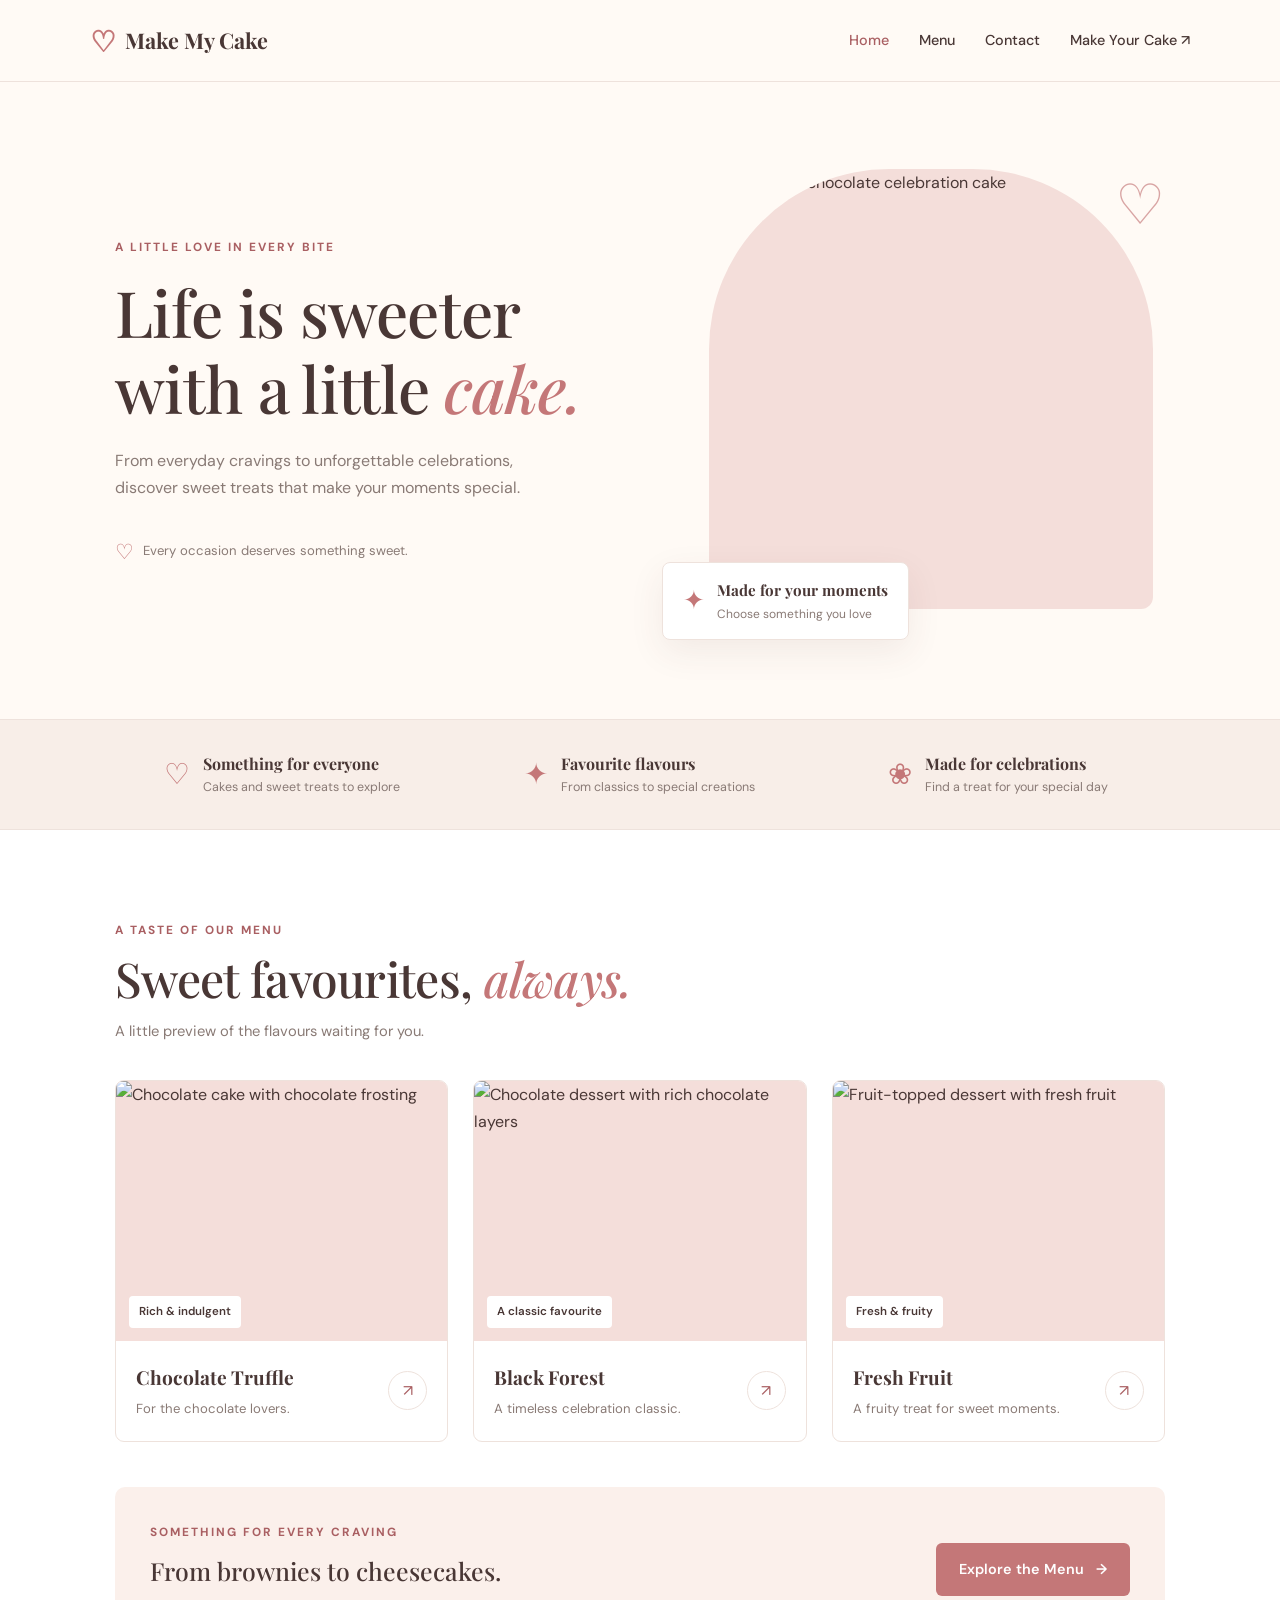
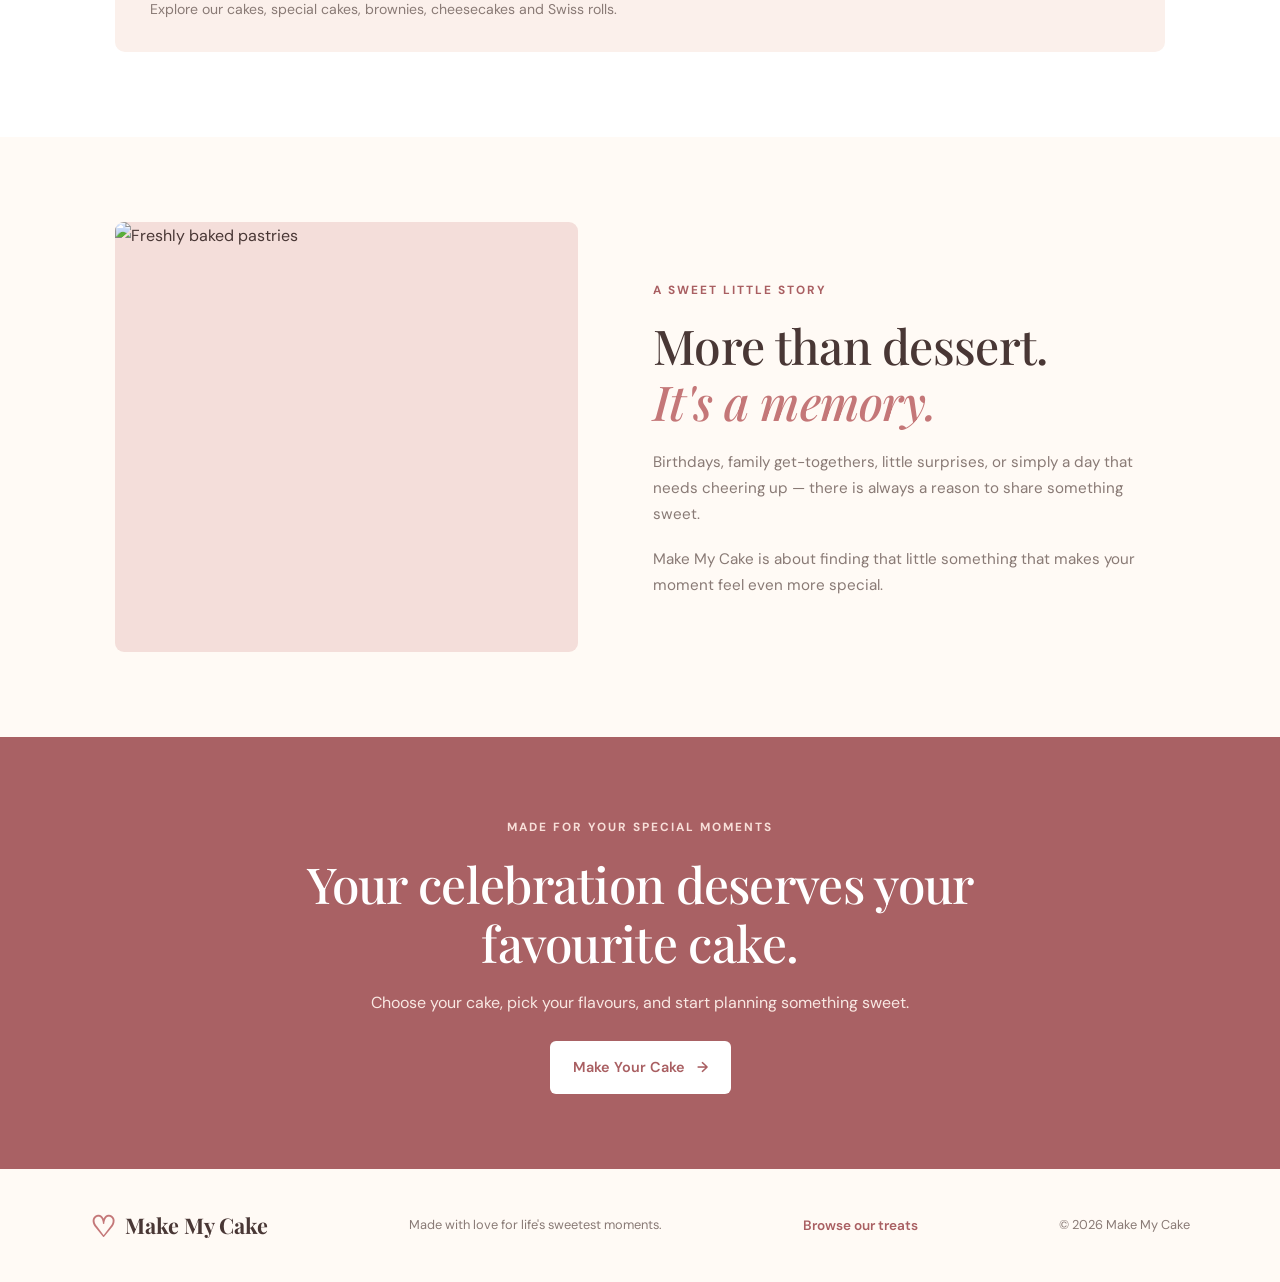
==== index.html @ aca5bb40 "Add files via upload" ====
<!DOCTYPE html>
<html lang="en">
<head>
    <meta charset="UTF-8">
    <meta name="viewport" content="width=device-width, initial-scale=1.0">
    <meta name="description" content="Discover Make My Cake — cakes, brownies, cheesecakes and sweet treats for every celebration.">
    <title>Make My Cake | Sweet Moments, Made Special</title>

    <link rel="stylesheet" href="index.css">
    <script src="index.js" defer></script>
</head>

<body>

    <header class="site-header">
        <a href="index.html" class="logo" aria-label="Make My Cake home">
            <span class="logo-icon">♡</span>
            <span>Make My Cake</span>
        </a>

        <button
            class="menu-toggle"
            id="menuToggle"
            aria-label="Open navigation"
            aria-expanded="false"
            aria-controls="navLinks"
        >☰</button>

        <nav class="nav-links" id="navLinks">
            <a href="index.html" class="active">Home</a>
            <a href="menu.html">Menu</a>
            <a href="contact.html">Contact</a>
            <a href="make-your-cake.html" class="make-cake-link">Make Your Cake <span>↗</span></a>
        </nav>
    </header>

    <main>

        <!-- HERO -->
        <section class="hero" id="home">
            <div class="hero-content">
                <span class="eyebrow">A LITTLE LOVE IN EVERY BITE</span>

                <h1>
                    Life is sweeter<br>
                    with a little <span>cake.</span>
                </h1>

                <p>
                    From everyday cravings to unforgettable celebrations,
                    discover sweet treats that make your moments special.
                </p>


                <div class="hero-note">
                    <span class="note-heart">♡</span>
                    Every occasion deserves something sweet.
                </div>
            </div>

            <div class="hero-visual">
                <div class="hero-image-wrap">
                    <img
                        src="https://images.unsplash.com/photo-1578985545062-69928b1d9587?auto=format&fit=crop&w=1000&q=85"
                        alt="Decorated chocolate celebration cake"
                        fetchpriority="high"
                    >
                </div>

                <div class="floating-note">
                    <span class="floating-icon">✦</span>
                    <div>
                        <strong>Made for your moments</strong>
                        <small>Choose something you love</small>
                    </div>
                </div>

                <div class="hero-decoration">♡</div>
            </div>
        </section>

        <!-- BENEFITS -->
        <section class="benefits">
            <div class="benefit-item">
                <span class="benefit-icon">♡</span>
                <div>
                    <h3>Something for everyone</h3>
                    <p>Cakes and sweet treats to explore</p>
                </div>
            </div>

            <div class="benefit-item">
                <span class="benefit-icon">✦</span>
                <div>
                    <h3>Favourite flavours</h3>
                    <p>From classics to special creations</p>
                </div>
            </div>

            <div class="benefit-item">
                <span class="benefit-icon">❀</span>
                <div>
                    <h3>Made for celebrations</h3>
                    <p>Find a treat for your special day</p>
                </div>
            </div>
        </section>

        <!-- FEATURED CAKES -->
        <section class="cake-section section-padding" id="featured">
            <div class="section-heading">
                <div>
                    <span class="eyebrow">A TASTE OF OUR MENU</span>
                    <h2>Sweet favourites, <span>always.</span></h2>
                    <p class="menu-intro">
                        A little preview of the flavours waiting for you.
                    </p>
                </div>
            </div>

            <div class="cake-grid">

                <article class="cake-card">
                    <a href="menu.html" class="cake-image">
                        <img
                            src="https://images.unsplash.com/photo-1578985545062-69928b1d9587?auto=format&fit=crop&w=700&q=80"
                            alt="Chocolate cake with chocolate frosting"
                            loading="lazy"
                        >

                        <span class="cake-tag">Rich & indulgent</span>
                    </a>

                    <div class="cake-info">
                        <div>
                            <h3>Chocolate Truffle</h3>
                            <p>For the chocolate lovers.</p>
                        </div>

                        <a
                            href="menu.html"
                            class="cake-arrow"
                            aria-label="Explore Chocolate Truffle"
                        >↗</a>
                    </div>
                </article>

                <article class="cake-card">
                    <a href="menu.html" class="cake-image">
                        <img
                            src="https://images.unsplash.com/photo-1606313564200-e75d5e30476c?auto=format&fit=crop&w=700&q=80"
                            alt="Chocolate dessert with rich chocolate layers"
                            loading="lazy"
                        >

                        <span class="cake-tag">A classic favourite</span>
                    </a>

                    <div class="cake-info">
                        <div>
                            <h3>Black Forest</h3>
                            <p>A timeless celebration classic.</p>
                        </div>

                        <a
                            href="menu.html"
                            class="cake-arrow"
                            aria-label="Explore Black Forest"
                        >↗</a>
                    </div>
                </article>

                <article class="cake-card">
                    <a href="menu.html" class="cake-image">
                        <img
                            src="https://images.unsplash.com/photo-1565958011703-44f9829ba187?auto=format&fit=crop&w=700&q=80"
                            alt="Fruit-topped dessert with fresh fruit"
                            loading="lazy"
                        >

                        <span class="cake-tag">Fresh & fruity</span>
                    </a>

                    <div class="cake-info">
                        <div>
                            <h3>Fresh Fruit</h3>
                            <p>A fruity treat for sweet moments.</p>
                        </div>

                        <a
                            href="menu.html"
                            class="cake-arrow"
                            aria-label="Explore Fresh Fruit cake"
                        >↗</a>
                    </div>
                </article>

            </div>

            <!-- ONE MENU CTA -->
            <div class="custom-cake-banner">
                <div>
                    <span class="eyebrow">SOMETHING FOR EVERY CRAVING</span>
                    <h3>From brownies to cheesecakes.</h3>
                    <p>
                        Explore our cakes, special cakes, brownies,
                        cheesecakes and Swiss rolls.
                    </p>
                </div>

                <a href="menu.html" class="btn btn-primary">
                    Explore the Menu <span>→</span>
                </a>
            </div>
        </section>

        <!-- OUR STORY -->
        <section class="story-section section-padding" id="about">
            <div class="story-image">
                <img
                    src="https://images.unsplash.com/photo-1555507036-ab1f4038808a?auto=format&fit=crop&w=900&q=85"
                    alt="Freshly baked pastries"
                    loading="lazy"
                >
            </div>

            <div class="story-content">
                <span class="eyebrow">A SWEET LITTLE STORY</span>

                <h2>
                    More than dessert.<br>
                    <span>It's a memory.</span>
                </h2>

                <p>
                    Birthdays, family get-togethers, little surprises,
                    or simply a day that needs cheering up — there is
                    always a reason to share something sweet.
                </p>

                <p>
                    Make My Cake is about finding that little something
                    that makes your moment feel even more special.
                </p>
            </div>
        </section>

        <!-- FINAL ORDER CTA -->
        <section class="final-cta" id="contact">
            <span class="eyebrow">MADE FOR YOUR SPECIAL MOMENTS</span>

            <h2>Your celebration deserves your favourite cake.</h2>

            <p>
                Choose your cake, pick your flavours, and start planning
                something sweet.
            </p>

            <a href="make-your-cake.html" class="btn btn-light">
                Make Your Cake <span>→</span>
            </a>
        </section>

    </main>

    <!-- FOOTER -->
    <footer class="site-footer">
        <a href="index.html" class="logo">
            <span class="logo-icon">♡</span>
            <span>Make My Cake</span>
        </a>

        <p>Made with love for life's sweetest moments.</p>

        <a href="menu.html" class="footer-link">
            Browse our treats
        </a>

        <small>© <span id="currentYear"></span> Make My Cake</small>
    </footer>

</body>
</html>
---- index.css ----
@import url('https://fonts.googleapis.com/css2?family=DM+Sans:wght@400;500;600;700&family=Playfair+Display:wght@400;500;600;700&display=swap');

:root {
    --cream: #fffaf5;
    --white: #ffffff;
    --pink: #f4deda;
    --rose: #c47778;
    --rose-dark: #a95f62;
    --brown: #493735;
    --muted: #897a75;
    --border: #eee2dc;
    --shadow: 0 12px 35px rgba(91, 57, 48, 0.08);
}

* {
    margin: 0;
    padding: 0;
    box-sizing: border-box;
}

html {
    scroll-behavior: smooth;
    scroll-padding-top: 100px;
}

body {
    background: var(--cream);
    color: var(--brown);
    font-family: 'DM Sans', sans-serif;
    line-height: 1.7;
    animation: pageEnter 0.45s ease both;
}

img {
    display: block;
    width: 100%;
    object-fit: cover;
}

a {
    color: inherit;
    text-decoration: none;
}

button {
    font: inherit;
}

.site-header {
    min-height: 82px;
    padding: 16px 7%;
    display: flex;
    align-items: center;
    justify-content: space-between;
    gap: 24px;
    background: rgba(255, 250, 245, 0.97);
    border-bottom: 1px solid var(--border);
    position: sticky;
    top: 0;
    z-index: 100;
    backdrop-filter: blur(12px);
}

.logo {
    display: inline-flex;
    align-items: center;
    gap: 9px;
    font-family: 'Playfair Display', serif;
    font-size: 1.35rem;
    font-weight: 700;
    white-space: nowrap;
}

.logo-icon {
    color: var(--rose);
    font-size: 1.8rem;
}

.nav-links {
    display: flex;
    align-items: center;
    gap: 30px;
}

.nav-links > a {
    font-size: 0.9rem;
    font-weight: 500;
    transition: color 0.2s ease;
}

.nav-links > a:hover,
.nav-links > a.active {
    color: var(--rose-dark);
}

.menu-toggle {
    display: none;
    border: 0;
    background: transparent;
    color: var(--brown);
    font-size: 1.7rem;
    cursor: pointer;
}

.hero {
    min-height: 600px;
    padding: 75px 9%;
    display: grid;
    grid-template-columns: 1.05fr 0.95fr;
    align-items: center;
    gap: 65px;
    overflow: hidden;
}

.hero-content {
    max-width: 570px;
}

.eyebrow {
    display: inline-block;
    margin-bottom: 17px;
    color: var(--rose-dark);
    font-size: 0.74rem;
    font-weight: 700;
    letter-spacing: 2px;
}

.hero h1,
.section-heading h2,
.story-content h2,
.final-cta h2 {
    font-family: 'Playfair Display', serif;
    font-weight: 500;
    line-height: 1.18;
    letter-spacing: -0.7px;
}

.hero h1 {
    font-size: clamp(2.8rem, 5vw, 4.5rem);
}

.hero h1 span,
.section-heading h2 span,
.story-content h2 span {
    color: var(--rose);
    font-style: italic;
}

.hero-content > p {
    max-width: 450px;
    margin-top: 22px;
    color: var(--muted);
    font-size: 1rem;
}

.hero-actions {
    display: flex;
    flex-wrap: wrap;
    gap: 13px;
    margin-top: 30px;
}

.btn {
    display: inline-flex;
    align-items: center;
    justify-content: center;
    gap: 12px;
    padding: 13px 22px;
    border: 1px solid transparent;
    border-radius: 6px;
    font-size: 0.9rem;
    font-weight: 600;
    cursor: pointer;
    transition: transform 0.25s ease, background 0.25s ease;
}

.btn:hover {
    transform: translateY(-3px);
}

.btn-primary {
    background: var(--rose);
    color: var(--white);
}

.btn-primary:hover {
    background: var(--rose-dark);
}

.btn-secondary {
    border-color: #d9c5bc;
    color: var(--brown);
    background: transparent;
}

.btn-secondary:hover {
    background: var(--white);
}

.hero-note {
    display: flex;
    align-items: center;
    gap: 9px;
    margin-top: 32px;
    color: var(--muted);
    font-size: 0.82rem;
}

.note-heart {
    color: var(--rose);
    font-size: 1.3rem;
}

.hero-visual {
    position: relative;
    padding: 12px 12px 35px;
}

.hero-image-wrap {
    height: 440px;
    overflow: hidden;
    border-radius: 180px 180px 12px 12px;
    background: var(--pink);
}

.hero-image-wrap img {
    height: 100%;
    transition: transform 0.6s ease;
}

.hero-image-wrap:hover img {
    transform: scale(1.04);
}

.floating-note {
    position: absolute;
    bottom: 4px;
    left: -35px;
    display: flex;
    align-items: center;
    gap: 12px;
    padding: 15px 20px;
    background: var(--white);
    border: 1px solid var(--border);
    border-radius: 8px;
    box-shadow: var(--shadow);
}

.floating-icon {
    color: var(--rose);
    font-size: 1.6rem;
}

.floating-note strong,
.floating-note small {
    display: block;
}

.floating-note strong {
    font-family: 'Playfair Display', serif;
    font-size: 0.95rem;
}

.floating-note small {
    color: var(--muted);
    font-size: 0.75rem;
}

.hero-decoration {
    position: absolute;
    top: 0;
    right: 0;
    color: var(--rose);
    font-size: 3.5rem;
    opacity: 0.65;
}

.benefits {
    display: grid;
    grid-template-columns: repeat(3, minmax(0, 1fr));
    gap: 25px;
    padding: 30px 9%;
    background: #f8eee8;
    border-top: 1px solid var(--border);
    border-bottom: 1px solid var(--border);
}

.benefit-item {
    display: flex;
    align-items: center;
    justify-content: center;
    gap: 13px;
}

.benefit-icon {
    color: var(--rose);
    font-size: 1.8rem;
}

.benefit-item h3 {
    font-family: 'Playfair Display', serif;
    font-size: 1rem;
}

.benefit-item p {
    color: var(--muted);
    font-size: 0.78rem;
}

.section-padding {
    padding: 85px 9%;
}

.cake-section {
    background: var(--white);
}

.section-heading {
    display: flex;
    align-items: end;
    justify-content: space-between;
    gap: 25px;
    margin-bottom: 36px;
}

.section-heading .eyebrow {
    margin-bottom: 10px;
}

.section-heading h2,
.story-content h2 {
    font-size: clamp(2.1rem, 4vw, 3rem);
}

.menu-intro {
    margin-top: 12px;
    color: var(--muted);
    font-size: 0.92rem;
}

.text-link {
    display: inline-flex;
    align-items: center;
    gap: 10px;
    padding-bottom: 5px;
    border-bottom: 1px solid #d9aaa6;
    color: var(--rose-dark);
    font-size: 0.88rem;
    font-weight: 600;
    white-space: nowrap;
}

.text-link span {
    transition: transform 0.2s ease;
}

.text-link:hover span {
    transform: translateX(5px);
}

.cake-grid {
    display: grid;
    grid-template-columns: repeat(3, minmax(0, 1fr));
    gap: 25px;
}

.cake-card {
    min-width: 0;
    overflow: hidden;
    background: var(--white);
    border: 1px solid var(--border);
    border-radius: 9px;
    transition: transform 0.3s ease, box-shadow 0.3s ease;
}

.cake-card:hover {
    transform: translateY(-5px);
    box-shadow: var(--shadow);
}

.cake-image {
    display: block;
    position: relative;
    height: 260px;
    overflow: hidden;
    background: var(--pink);
}

.cake-image img {
    height: 100%;
    transition: transform 0.5s ease;
}

.cake-card:hover .cake-image img {
    transform: scale(1.05);
}

.cake-tag {
    position: absolute;
    left: 13px;
    bottom: 13px;
    padding: 6px 10px;
    border-radius: 4px;
    background: var(--white);
    color: var(--brown);
    font-size: 0.72rem;
    font-weight: 600;
}

.cake-info {
    display: flex;
    align-items: center;
    justify-content: space-between;
    gap: 12px;
    padding: 20px;
}

.cake-info h3 {
    margin-bottom: 5px;
    font-family: 'Playfair Display', serif;
    font-size: 1.2rem;
}

.cake-info p {
    color: var(--muted);
    font-size: 0.82rem;
}

.cake-arrow {
    flex-shrink: 0;
    display: grid;
    place-items: center;
    width: 39px;
    height: 39px;
    border: 1px solid var(--border);
    border-radius: 50%;
    color: var(--rose-dark);
    transition: background 0.2s ease, color 0.2s ease;
}

.cake-arrow:hover {
    background: var(--rose);
    color: var(--white);
}

.custom-cake-banner {
    display: flex;
    align-items: center;
    justify-content: space-between;
    gap: 25px;
    margin-top: 45px;
    padding: 30px 35px;
    background: #fbf0eb;
    border-radius: 10px;
}

.custom-cake-banner .eyebrow {
    margin-bottom: 8px;
}

.custom-cake-banner h3 {
    font-family: 'Playfair Display', serif;
    font-size: 1.55rem;
    font-weight: 500;
}

.custom-cake-banner p {
    margin-top: 6px;
    color: var(--muted);
    font-size: 0.88rem;
}

.story-section {
    display: grid;
    grid-template-columns: 0.95fr 1.05fr;
    align-items: center;
    gap: 75px;
}

.story-image {
    height: 430px;
    overflow: hidden;
    border-radius: 9px;
    background: var(--pink);
}

.story-image img {
    height: 100%;
    transition: transform 0.5s ease;
}

.story-image:hover img {
    transform: scale(1.04);
}

.story-content > p {
    margin-top: 20px;
    color: var(--muted);
    font-size: 0.95rem;
}

.final-cta {
    padding: 75px 7%;
    overflow: hidden;
    text-align: center;
    background: #a96164;
    color: var(--white);
}

.final-cta .eyebrow {
    color: #f8dfd9;
}

.final-cta h2 {
    width: 100%;
    max-width: 800px;
    margin: 0 auto;
    font-size: clamp(2rem, 4.5vw, 3.1rem);
    overflow-wrap: break-word;
}

.final-cta p {
    max-width: 600px;
    margin: 18px auto 25px;
    color: #f9e8e3;
}

.btn-light {
    background: var(--white);
    color: var(--rose-dark);
}

.btn-light:hover {
    background: #fff0e9;
}

.site-footer {
    display: flex;
    align-items: center;
    justify-content: space-between;
    flex-wrap: wrap;
    gap: 20px;
    padding: 32px 7%;
    background: var(--cream);
}

.site-footer p,
.site-footer small {
    color: var(--muted);
    font-size: 0.8rem;
}

.footer-link {
    color: var(--rose-dark);
    font-size: 0.85rem;
    font-weight: 600;
}

@keyframes pageEnter {
    from {
        opacity: 0;
        transform: translateY(8px);
    }

    to {
        opacity: 1;
        transform: translateY(0);
    }
}

@media (max-width: 1000px) {
    .site-header {
        padding-inline: 5%;
    }

    .nav-links {
        gap: 20px;
    }

    .hero {
        padding-inline: 6%;
        gap: 35px;
    }

    .hero-image-wrap {
        height: 370px;
    }

    .section-padding {
        padding: 70px 6%;
    }

    .cake-image {
        height: 220px;
    }

    .story-section {
        gap: 40px;
    }
}

@media (max-width: 760px) {
    .site-header {
        min-height: 72px;
    }

    .logo {
        font-size: 1.15rem;
    }

    .menu-toggle {
        display: block;
    }

    .nav-links {
        position: absolute;
        top: 100%;
        left: 0;
        right: 0;
        display: none;
        flex-direction: column;
        align-items: stretch;
        gap: 0;
        padding: 12px 6% 20px;
        background: var(--cream);
        border-bottom: 1px solid var(--border);
        box-shadow: var(--shadow);
    }

    .nav-links.open {
        display: flex;
        animation: pageEnter 0.25s ease both;
    }

    .nav-links > a {
        padding: 12px 5px;
    }

    .hero {
        grid-template-columns: 1fr;
        gap: 30px;
        padding: 55px 7% 65px;
    }

    .hero h1 {
        font-size: clamp(2.8rem, 10vw, 4rem);
    }

    .hero-visual {
        width: 100%;
        max-width: 520px;
        margin: 0 auto;
    }

    .hero-image-wrap {
        height: min(105vw, 420px);
    }

    .floating-note {
        left: 0;
    }

    .benefits {
        grid-template-columns: 1fr;
        gap: 22px;
        padding: 30px 8%;
    }

    .benefit-item {
        justify-content: flex-start;
    }

    .section-padding {
        padding: 60px 7%;
    }

    .section-heading {
        align-items: flex-start;
        flex-direction: column;
        gap: 17px;
    }

    .cake-grid {
        grid-template-columns: 1fr;
        gap: 22px;
    }

    .cake-image {
        height: 280px;
    }

    .custom-cake-banner {
        align-items: flex-start;
        flex-direction: column;
        padding: 25px;
    }

    .story-section {
        grid-template-columns: 1fr;
        gap: 30px;
    }

    .story-image {
        height: 320px;
    }

    .final-cta {
        padding: 55px 6%;
    }

    .final-cta h2 {
        font-size: clamp(1.8rem, 7vw, 2.5rem);
        line-height: 1.2;
    }

    .site-footer {
        flex-direction: column;
        align-items: flex-start;
        gap: 13px;
        padding: 30px 7%;
    }
}

@media (max-width: 400px) {
    .hero-actions {
        flex-direction: column;
        align-items: stretch;
    }

    .hero-actions .btn {
        width: 100%;
    }

    .cake-image {
        height: 230px;
    }

    .custom-cake-banner h3 {
        font-size: 1.3rem;
    }
}

@media (prefers-reduced-motion: reduce) {
    *,
    *::before,
    *::after {
        scroll-behavior: auto !important;
        animation-duration: 0.01ms !important;
        transition-duration: 0.01ms !important;
    }
}
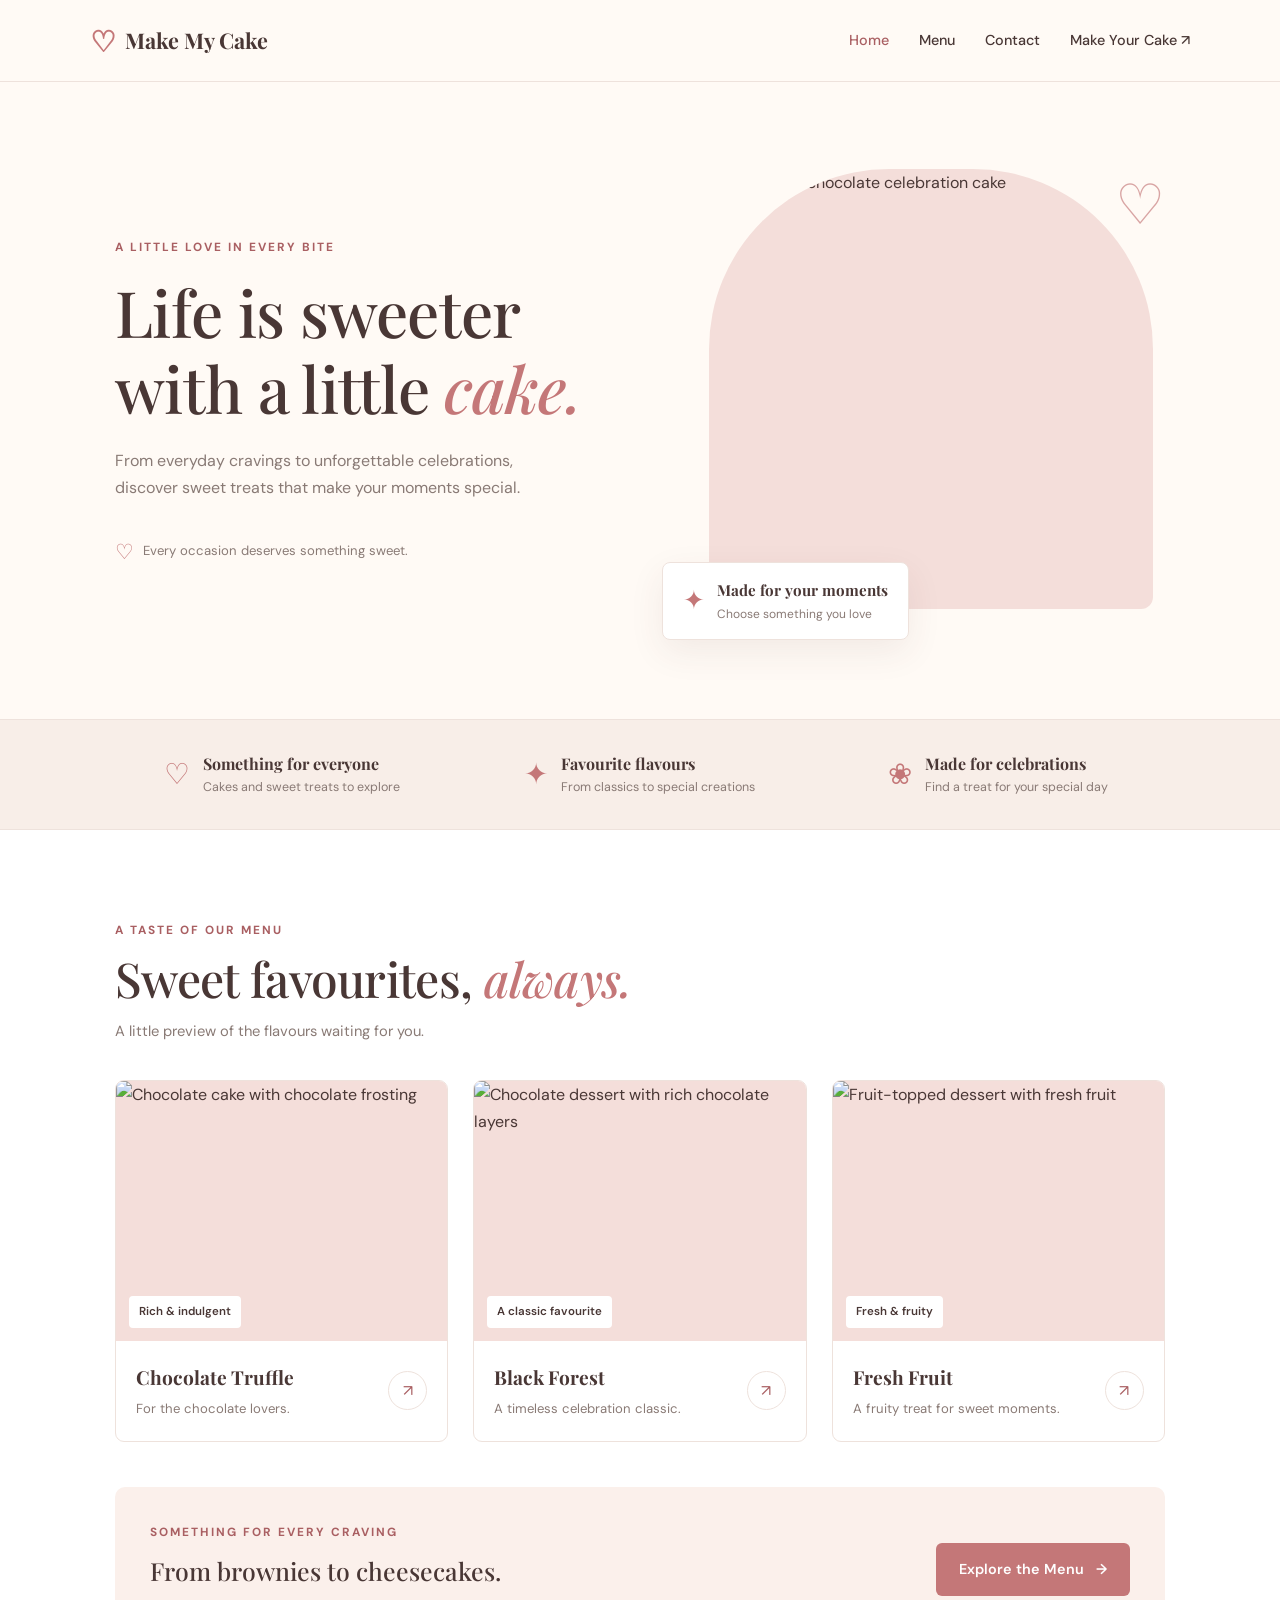
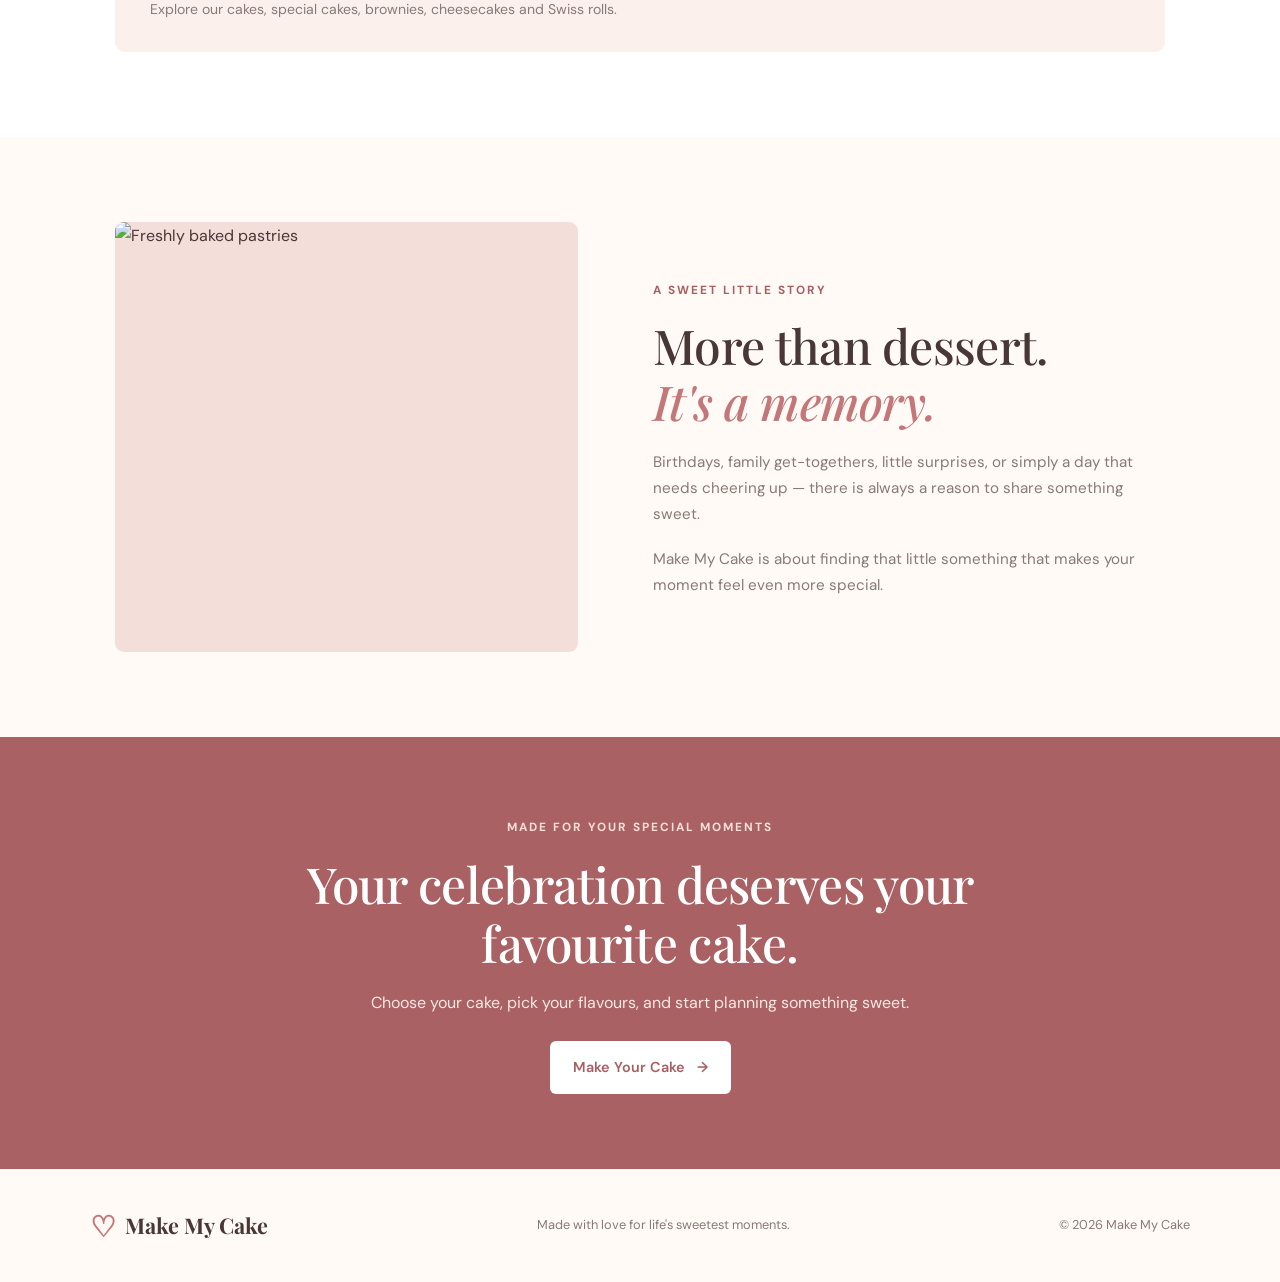
==== commit ef50fda8: "Update index.html" ====
--- a/index.html
+++ b/index.html
@@ -273,9 +273,6 @@
 
         <p>Made with love for life's sweetest moments.</p>
 
-        <a href="menu.html" class="footer-link">
-            Browse our treats
-        </a>
 
         <small>© <span id="currentYear"></span> Make My Cake</small>
     </footer>
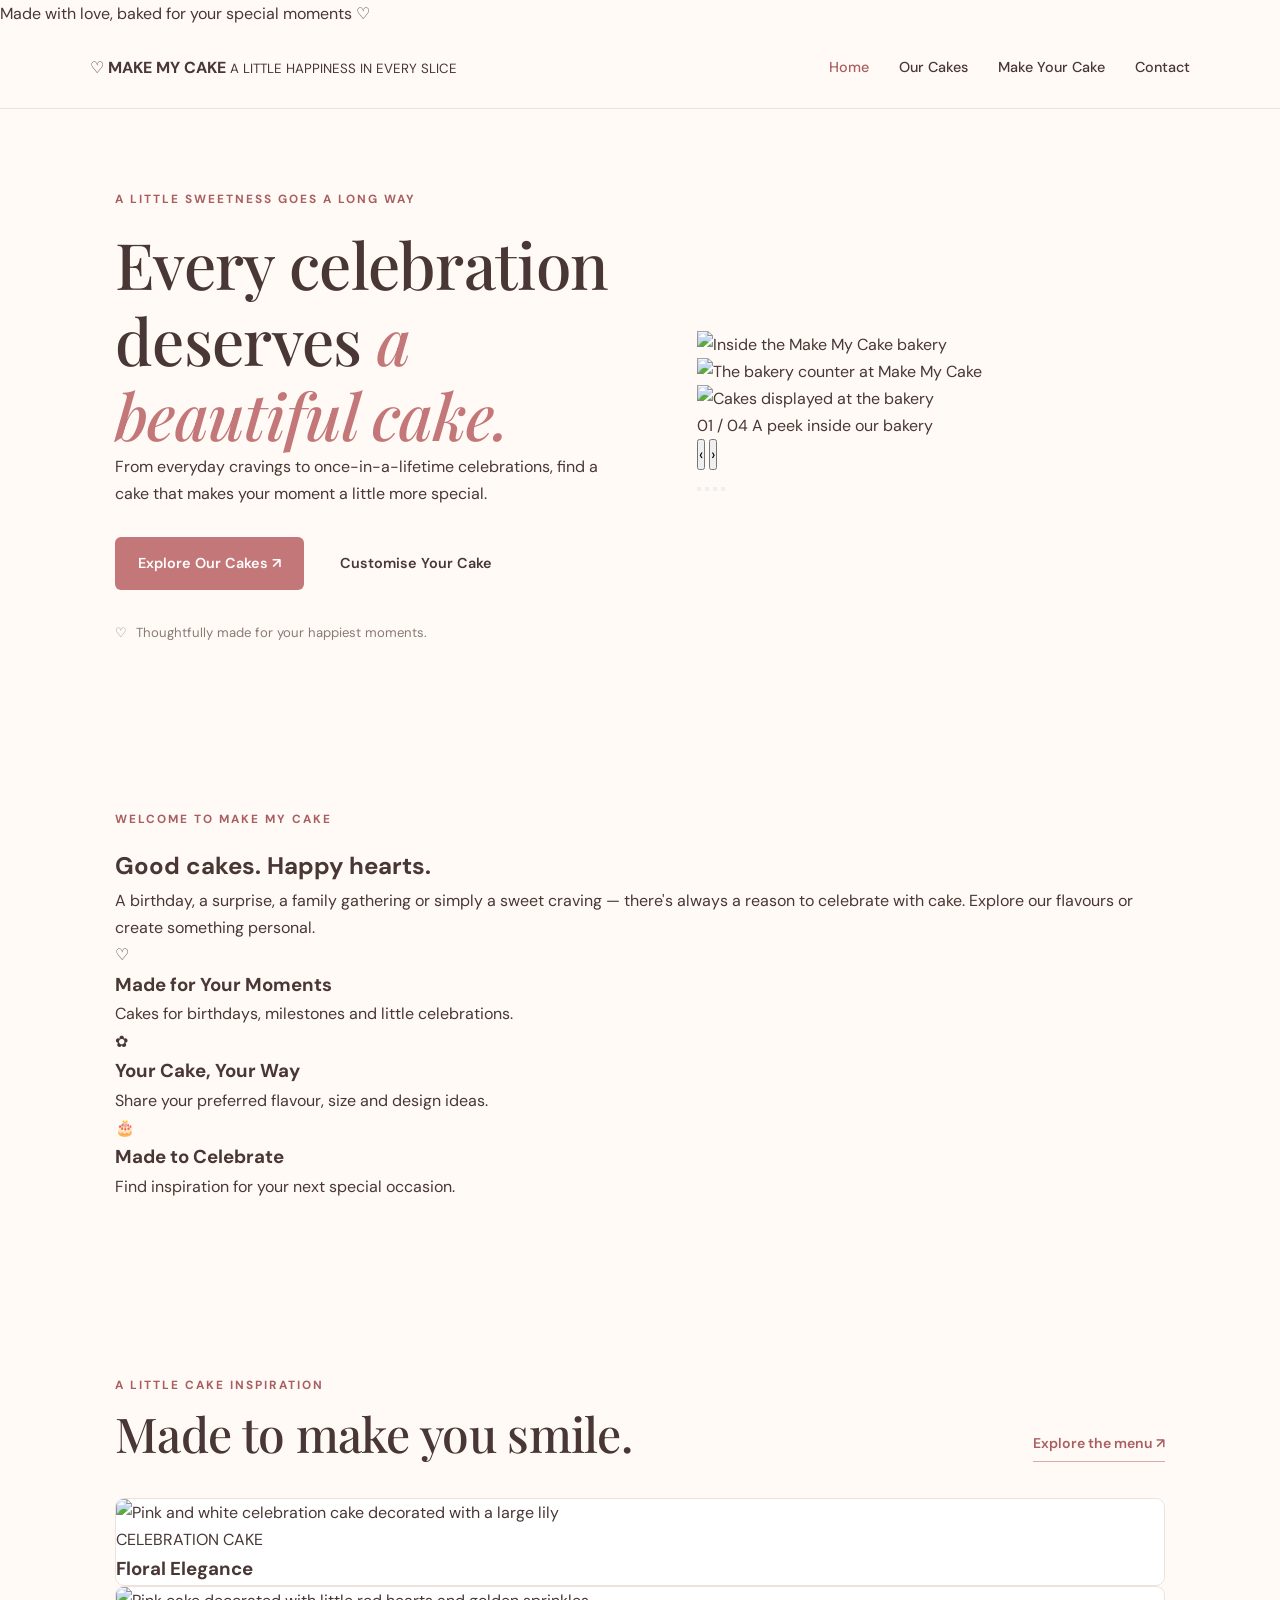
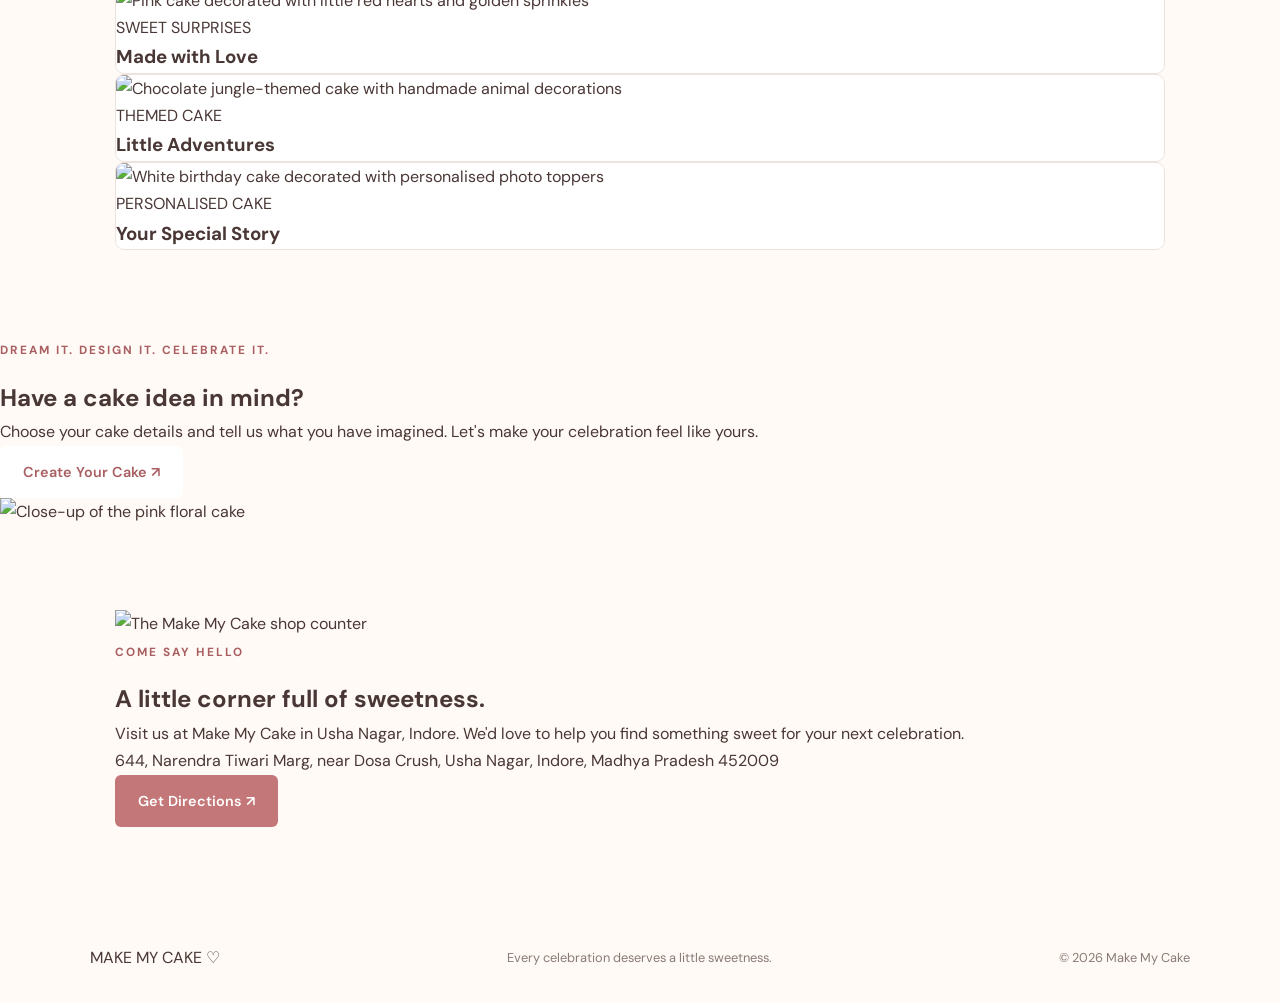
==== commit ba7d3f4b: "Update index.html" ====
--- a/index.html
+++ b/index.html
@@ -4,277 +4,222 @@
 <head>
     <meta charset="UTF-8">
     <meta name="viewport" content="width=device-width, initial-scale=1.0">
-    <meta name="description" content="Discover Make My Cake — cakes, brownies, cheesecakes and sweet treats for every celebration.">
-    <title>Make My Cake | Sweet Moments, Made Special</title>
-
+    <meta name="description" content="Discover freshly made cakes, beautiful custom designs and celebration cakes at Make My Cake, Indore.">
+    <title>Make My Cake | Every Celebration Deserves a Cake</title>
     <link rel="stylesheet" href="index.css">
     <script src="index.js" defer></script>
 </head>
-
 <body>
 
+    <div class="announcement">
+        Made with love, baked for your special moments ♡
+    </div>
+
     <header class="site-header">
-        <a href="index.html" class="logo" aria-label="Make My Cake home">
-            <span class="logo-icon">♡</span>
-            <span>Make My Cake</span>
+        <a class="brand" href="index.html">
+            <span class="brand-icon">♡</span>
+            <span>
+                <strong>MAKE MY CAKE</strong>
+                <small>A LITTLE HAPPINESS IN EVERY SLICE</small>
+            </span>
         </a>
 
-        <button
-            class="menu-toggle"
-            id="menuToggle"
-            aria-label="Open navigation"
-            aria-expanded="false"
-            aria-controls="navLinks"
-        >☰</button>
+        <button class="menu-toggle" id="menuToggle"
+                aria-label="Toggle navigation" aria-expanded="false">
+            ☰
+        </button>
 
         <nav class="nav-links" id="navLinks">
-            <a href="index.html" class="active">Home</a>
-            <a href="menu.html">Menu</a>
+            <a class="active" href="index.html">Home</a>
+            <a href="menu.html">Our Cakes</a>
+            <a href="make-your-cake.html">Make Your Cake</a>
             <a href="contact.html">Contact</a>
-            <a href="make-your-cake.html" class="make-cake-link">Make Your Cake <span>↗</span></a>
         </nav>
     </header>
 
     <main>
-
-        <!-- HERO -->
-        <section class="hero" id="home">
-            <div class="hero-content">
-                <span class="eyebrow">A LITTLE LOVE IN EVERY BITE</span>
-
-                <h1>
-                    Life is sweeter<br>
-                    with a little <span>cake.</span>
-                </h1>
-
+        <section class="hero">
+            <div class="hero-copy">
+                <span class="eyebrow">A LITTLE SWEETNESS GOES A LONG WAY</span>
+                <h1>Every celebration deserves <span>a beautiful cake.</span></h1>
                 <p>
-                    From everyday cravings to unforgettable celebrations,
-                    discover sweet treats that make your moments special.
-                </p>
-
+                    From everyday cravings to once-in-a-lifetime celebrations,
+                    find a cake that makes your moment a little more special.
+                </p>
+
+                <div class="hero-actions">
+                    <a class="btn btn-primary" href="menu.html">Explore Our Cakes ↗</a>
+                    <a class="btn btn-outline" href="make-your-cake.html">Customise Your Cake</a>
+                </div>
 
                 <div class="hero-note">
-                    <span class="note-heart">♡</span>
-                    Every occasion deserves something sweet.
-                </div>
-            </div>
-
-            <div class="hero-visual">
-                <div class="hero-image-wrap">
-                    <img
-                        src="https://images.unsplash.com/photo-1578985545062-69928b1d9587?auto=format&fit=crop&w=1000&q=85"
-                        alt="Decorated chocolate celebration cake"
-                        fetchpriority="high"
-                    >
-                </div>
-
-                <div class="floating-note">
-                    <span class="floating-icon">✦</span>
-                    <div>
-                        <strong>Made for your moments</strong>
-                        <small>Choose something you love</small>
-                    </div>
-                </div>
-
-                <div class="hero-decoration">♡</div>
-            </div>
-        </section>
-
-        <!-- BENEFITS -->
-        <section class="benefits">
-            <div class="benefit-item">
-                <span class="benefit-icon">♡</span>
-                <div>
-                    <h3>Something for everyone</h3>
-                    <p>Cakes and sweet treats to explore</p>
-                </div>
-            </div>
-
-            <div class="benefit-item">
-                <span class="benefit-icon">✦</span>
-                <div>
-                    <h3>Favourite flavours</h3>
-                    <p>From classics to special creations</p>
-                </div>
-            </div>
-
-            <div class="benefit-item">
-                <span class="benefit-icon">❀</span>
-                <div>
-                    <h3>Made for celebrations</h3>
-                    <p>Find a treat for your special day</p>
-                </div>
-            </div>
-        </section>
-
-        <!-- FEATURED CAKES -->
-        <section class="cake-section section-padding" id="featured">
+                    <span>♡</span>
+                    Thoughtfully made for your happiest moments.
+                </div>
+            </div>
+
+            <div class="slideshow" aria-label="Make My Cake bakery photo slideshow">
+                <div class="slides">
+                    <img class="slide active"
+                         src="8.jpg"
+                         alt="Inside the Make My Cake bakery">
+
+                    <img class="slide"
+                         src="10.jpg"
+                         alt="The bakery counter at Make My Cake">
+
+                    <img class="slide"
+                         src="2.jpg"
+                         alt="Cakes displayed at the bakery">
+
+
+                <div class="slide-caption">
+                    <span class="slide-counter" id="slideCounter">01 / 04</span>
+                    <span id="slideCaption">A peek inside our bakery</span>
+                </div>
+
+                <button class="slide-arrow slide-prev" id="prevSlide"
+                        aria-label="Previous photo">‹</button>
+                <button class="slide-arrow slide-next" id="nextSlide"
+                        aria-label="Next photo">›</button>
+
+                <div class="slide-dots" id="slideDots" aria-label="Choose a photo">
+                    <button class="slide-dot active" aria-label="Photo 1"></button>
+                    <button class="slide-dot" aria-label="Photo 2"></button>
+                    <button class="slide-dot" aria-label="Photo 3"></button>
+                    <button class="slide-dot" aria-label="Photo 4"></button>
+                </div>
+            </div>
+        </section>
+
+        <section class="welcome section-padding">
+            <span class="eyebrow">WELCOME TO MAKE MY CAKE</span>
+            <h2>Good cakes. Happy hearts.</h2>
+            <p>
+                A birthday, a surprise, a family gathering or simply a sweet
+                craving — there's always a reason to celebrate with cake.
+                Explore our flavours or create something personal.
+            </p>
+
+            <div class="feature-row">
+                <article class="feature">
+                    <span class="feature-icon">♡</span>
+                    <h3>Made for Your Moments</h3>
+                    <p>Cakes for birthdays, milestones and little celebrations.</p>
+                </article>
+
+                <article class="feature">
+                    <span class="feature-icon">✿</span>
+                    <h3>Your Cake, Your Way</h3>
+                    <p>Share your preferred flavour, size and design ideas.</p>
+                </article>
+
+                <article class="feature">
+                    <span class="feature-icon">🎂</span>
+                    <h3>Made to Celebrate</h3>
+                    <p>Find inspiration for your next special occasion.</p>
+                </article>
+            </div>
+        </section>
+
+        <section class="gallery-section section-padding">
             <div class="section-heading">
                 <div>
-                    <span class="eyebrow">A TASTE OF OUR MENU</span>
-                    <h2>Sweet favourites, <span>always.</span></h2>
-                    <p class="menu-intro">
-                        A little preview of the flavours waiting for you.
-                    </p>
-                </div>
-            </div>
-
-            <div class="cake-grid">
-
-                <article class="cake-card">
-                    <a href="menu.html" class="cake-image">
-                        <img
-                            src="https://images.unsplash.com/photo-1578985545062-69928b1d9587?auto=format&fit=crop&w=700&q=80"
-                            alt="Chocolate cake with chocolate frosting"
-                            loading="lazy"
-                        >
-
-                        <span class="cake-tag">Rich & indulgent</span>
-                    </a>
-
-                    <div class="cake-info">
-                        <div>
-                            <h3>Chocolate Truffle</h3>
-                            <p>For the chocolate lovers.</p>
-                        </div>
-
-                        <a
-                            href="menu.html"
-                            class="cake-arrow"
-                            aria-label="Explore Chocolate Truffle"
-                        >↗</a>
-                    </div>
-                </article>
-
-                <article class="cake-card">
-                    <a href="menu.html" class="cake-image">
-                        <img
-                            src="https://images.unsplash.com/photo-1606313564200-e75d5e30476c?auto=format&fit=crop&w=700&q=80"
-                            alt="Chocolate dessert with rich chocolate layers"
-                            loading="lazy"
-                        >
-
-                        <span class="cake-tag">A classic favourite</span>
-                    </a>
-
-                    <div class="cake-info">
-                        <div>
-                            <h3>Black Forest</h3>
-                            <p>A timeless celebration classic.</p>
-                        </div>
-
-                        <a
-                            href="menu.html"
-                            class="cake-arrow"
-                            aria-label="Explore Black Forest"
-                        >↗</a>
-                    </div>
-                </article>
-
-                <article class="cake-card">
-                    <a href="menu.html" class="cake-image">
-                        <img
-                            src="https://images.unsplash.com/photo-1565958011703-44f9829ba187?auto=format&fit=crop&w=700&q=80"
-                            alt="Fruit-topped dessert with fresh fruit"
-                            loading="lazy"
-                        >
-
-                        <span class="cake-tag">Fresh & fruity</span>
-                    </a>
-
-                    <div class="cake-info">
-                        <div>
-                            <h3>Fresh Fruit</h3>
-                            <p>A fruity treat for sweet moments.</p>
-                        </div>
-
-                        <a
-                            href="menu.html"
-                            class="cake-arrow"
-                            aria-label="Explore Fresh Fruit cake"
-                        >↗</a>
-                    </div>
-                </article>
-
-            </div>
-
-            <!-- ONE MENU CTA -->
-            <div class="custom-cake-banner">
-                <div>
-                    <span class="eyebrow">SOMETHING FOR EVERY CRAVING</span>
-                    <h3>From brownies to cheesecakes.</h3>
-                    <p>
-                        Explore our cakes, special cakes, brownies,
-                        cheesecakes and Swiss rolls.
-                    </p>
-                </div>
-
-                <a href="menu.html" class="btn btn-primary">
-                    Explore the Menu <span>→</span>
+                    <span class="eyebrow">A LITTLE CAKE INSPIRATION</span>
+                    <h2>Made to make you smile.</h2>
+                </div>
+                <a class="text-link" href="menu.html">Explore the menu ↗</a>
+            </div>
+
+            <div class="cake-gallery">
+                <article class="cake-card">
+                    <img src="3.jpg"
+                         alt="Pink and white celebration cake decorated with a large lily">
+                    <div class="cake-card-info">
+                        <span>CELEBRATION CAKE</span>
+                        <h3>Floral Elegance</h3>
+                    </div>
+                </article>
+
+                <article class="cake-card">
+                    <img src="9.jpg"
+                         alt="Pink cake decorated with little red hearts and golden sprinkles">
+                    <div class="cake-card-info">
+                        <span>SWEET SURPRISES</span>
+                        <h3>Made with Love</h3>
+                    </div>
+                </article>
+
+                <article class="cake-card">
+                    <img src="11.jpg"
+                         alt="Chocolate jungle-themed cake with handmade animal decorations">
+                    <div class="cake-card-info">
+                        <span>THEMED CAKE</span>
+                        <h3>Little Adventures</h3>
+                    </div>
+                </article>
+
+                <article class="cake-card">
+                    <img src="4.jpg"
+                         alt="White birthday cake decorated with personalised photo toppers">
+                    <div class="cake-card-info">
+                        <span>PERSONALISED CAKE</span>
+                        <h3>Your Special Story</h3>
+                    </div>
+                </article>
+            </div>
+        </section>
+
+        <section class="custom-cta">
+            <div class="custom-cta-copy">
+                <span class="eyebrow">DREAM IT. DESIGN IT. CELEBRATE IT.</span>
+                <h2>Have a cake idea in mind?</h2>
+                <p>
+                    Choose your cake details and tell us what you have imagined.
+                    Let's make your celebration feel like yours.
+                </p>
+                <a class="btn btn-light" href="make-your-cake.html">
+                    Create Your Cake ↗
                 </a>
             </div>
-        </section>
-
-        <!-- OUR STORY -->
-        <section class="story-section section-padding" id="about">
-            <div class="story-image">
-                <img
-                    src="https://images.unsplash.com/photo-1555507036-ab1f4038808a?auto=format&fit=crop&w=900&q=85"
-                    alt="Freshly baked pastries"
-                    loading="lazy"
-                >
-            </div>
-
-            <div class="story-content">
-                <span class="eyebrow">A SWEET LITTLE STORY</span>
-
-                <h2>
-                    More than dessert.<br>
-                    <span>It's a memory.</span>
-                </h2>
-
+
+            <img src="6.jpg"
+                 alt="Close-up of the pink floral cake"
+                 class="cta-image">
+        </section>
+
+        <section class="visit-section section-padding">
+            <div class="visit-image">
+                <img src="7.jpg"
+                     alt="The Make My Cake shop counter">
+            </div>
+
+            <div class="visit-copy">
+                <span class="eyebrow">COME SAY HELLO</span>
+                <h2>A little corner full of sweetness.</h2>
                 <p>
-                    Birthdays, family get-togethers, little surprises,
-                    or simply a day that needs cheering up — there is
-                    always a reason to share something sweet.
-                </p>
-
-                <p>
-                    Make My Cake is about finding that little something
-                    that makes your moment feel even more special.
-                </p>
-            </div>
-        </section>
-
-        <!-- FINAL ORDER CTA -->
-        <section class="final-cta" id="contact">
-            <span class="eyebrow">MADE FOR YOUR SPECIAL MOMENTS</span>
-
-            <h2>Your celebration deserves your favourite cake.</h2>
-
-            <p>
-                Choose your cake, pick your flavours, and start planning
-                something sweet.
-            </p>
-
-            <a href="make-your-cake.html" class="btn btn-light">
-                Make Your Cake <span>→</span>
-            </a>
-        </section>
-
+                    Visit us at Make My Cake in Usha Nagar, Indore.
+                    We'd love to help you find something sweet for your next
+                    celebration.
+                </p>
+                <p class="address">
+                    644, Narendra Tiwari Marg, near Dosa Crush,
+                    Usha Nagar, Indore, Madhya Pradesh 452009
+                </p>
+                <a class="btn btn-primary"
+                   href="https://www.google.com/maps/search/?api=1&query=644%2C%20Narendra%20Tiwari%20Marg%2C%20near%20Dosa%20Crush%2C%20Usha%20Nagar%2C%20Indore%2C%20Madhya%20Pradesh%20452009"
+                   target="_blank" rel="noopener noreferrer">
+                    Get Directions ↗
+                </a>
+            </div>
+        </section>
     </main>
 
-    <!-- FOOTER -->
     <footer class="site-footer">
-        <a href="index.html" class="logo">
-            <span class="logo-icon">♡</span>
-            <span>Make My Cake</span>
-        </a>
-
-        <p>Made with love for life's sweetest moments.</p>
-
-
-        <small>© <span id="currentYear"></span> Make My Cake</small>
+        <a class="footer-brand" href="index.html">MAKE MY CAKE ♡</a>
+        <p>Every celebration deserves a little sweetness.</p>
+
+        <p class="copyright">© <span id="currentYear"></span> Make My Cake</p>
     </footer>
 
 </body>
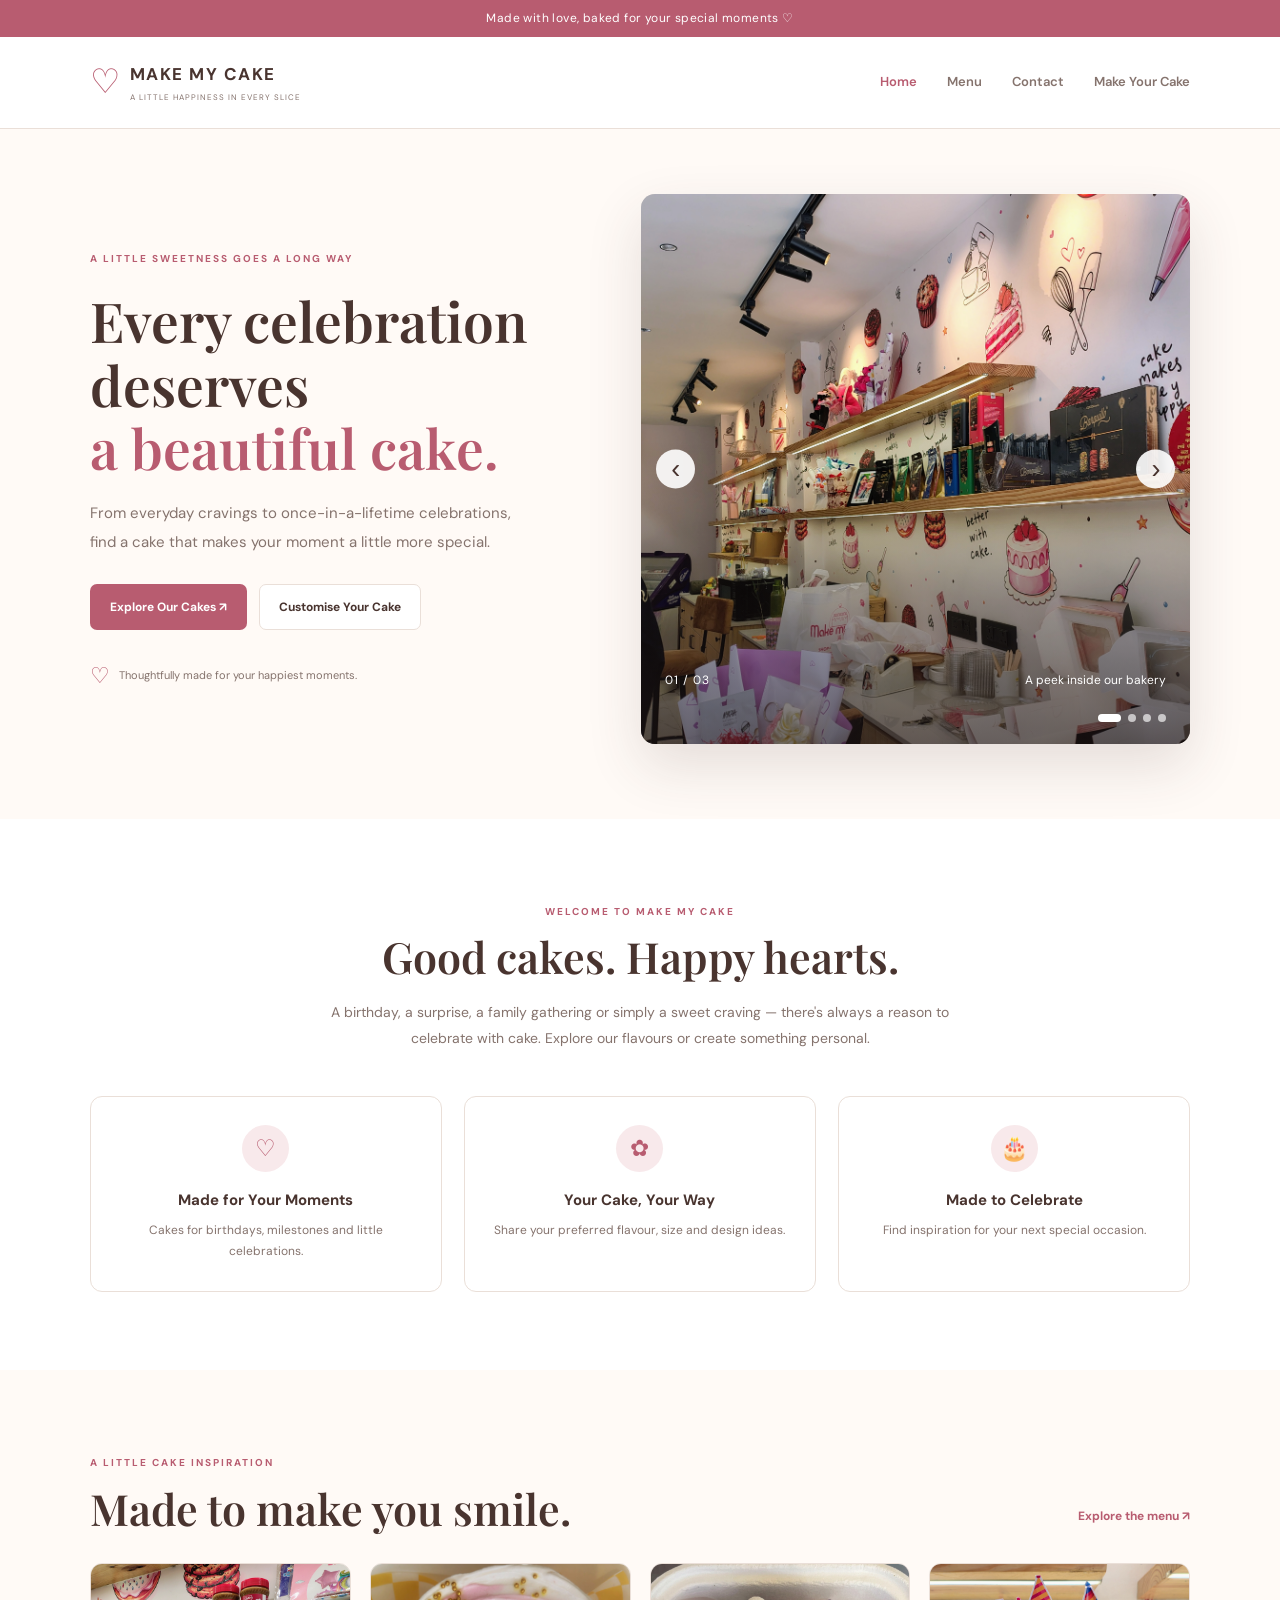
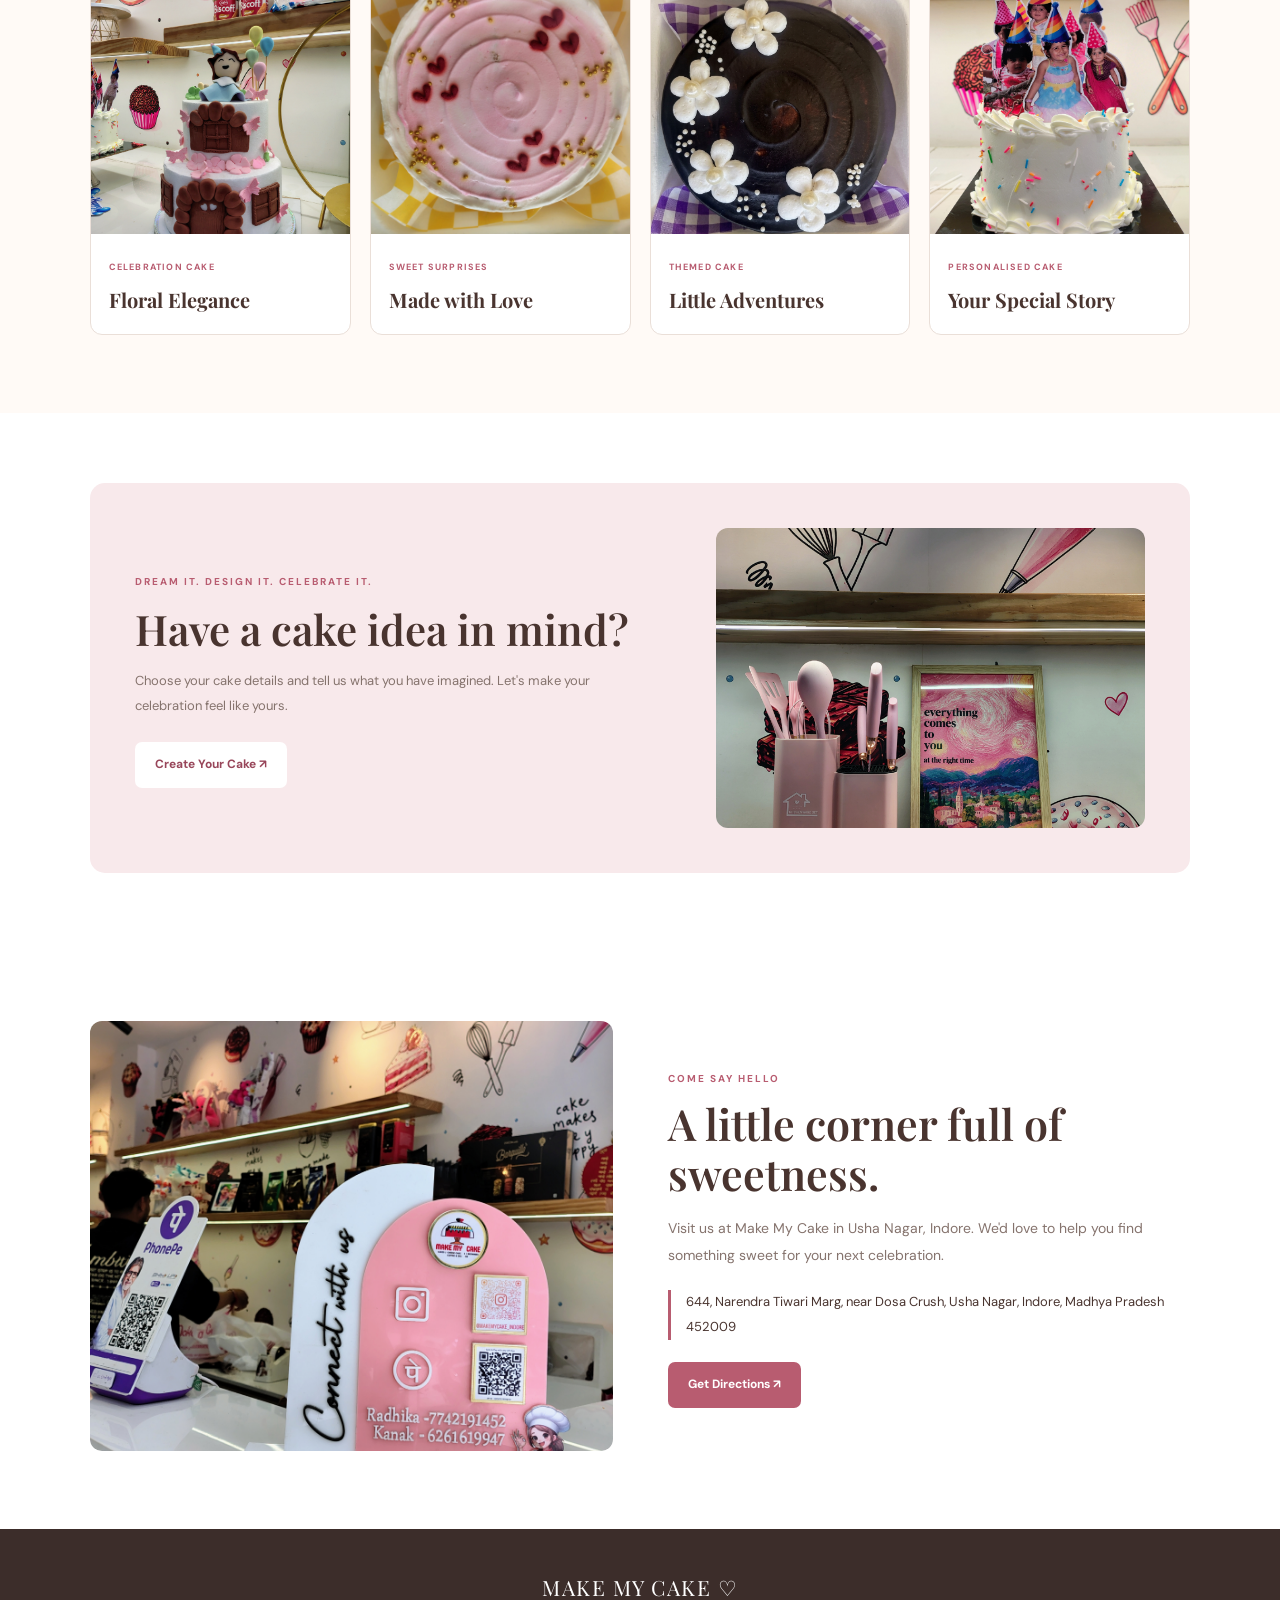
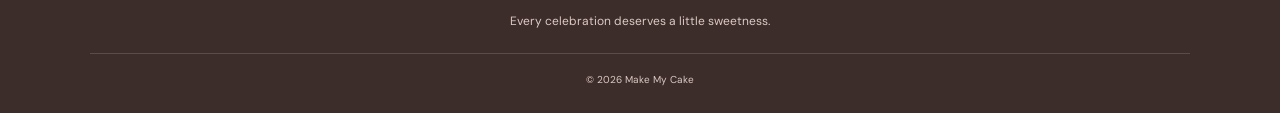
==== commit e367b872: "Fix HTML formatting and update navigation links" ====
--- a/index.html
+++ b/index.html
@@ -31,9 +31,10 @@
 
         <nav class="nav-links" id="navLinks">
             <a class="active" href="index.html">Home</a>
-            <a href="menu.html">Our Cakes</a>
+            <a href="menu.html">Menu</a>
+            <a href="contact.html">Contact</a>
             <a href="make-your-cake.html">Make Your Cake</a>
-            <a href="contact.html">Contact</a>
+         
         </nav>
     </header>
 
--- a/index.css
+++ b/index.css
@@ -1,80 +1,87 @@
 
-@import url('https://fonts.googleapis.com/css2?family=DM+Sans:wght@400;500;600;700&family=Playfair+Display:wght@400;500;600;700&display=swap');
+@import url('https://fonts.googleapis.com/css2?family=DM+Sans:wght@400;500;600;700&family=Playfair+Display:wght@500;600;700&display=swap');
 
 :root {
-    --cream: #fffaf5;
+    --pink: #b85c70;
+    --pink-dark: #98465a;
+    --pink-light: #f8e9eb;
+    --cream: #fffaf6;
+    --brown: #49342f;
+    --muted: #85736d;
+    --border: #eadfd8;
     --white: #ffffff;
-    --pink: #f4deda;
-    --rose: #c47778;
-    --rose-dark: #a95f62;
-    --brown: #493735;
-    --muted: #897a75;
-    --border: #eee2dc;
-    --shadow: 0 12px 35px rgba(91, 57, 48, 0.08);
 }
 
 * {
+    box-sizing: border-box;
     margin: 0;
     padding: 0;
-    box-sizing: border-box;
 }
 
 html {
     scroll-behavior: smooth;
-    scroll-padding-top: 100px;
 }
 
 body {
-    background: var(--cream);
+    font-family: 'DM Sans', sans-serif;
     color: var(--brown);
-    font-family: 'DM Sans', sans-serif;
-    line-height: 1.7;
-    animation: pageEnter 0.45s ease both;
-}
-
-img {
-    display: block;
-    width: 100%;
-    object-fit: cover;
+    background: var(--white);
+    line-height: 1.6;
 }
 
 a {
     color: inherit;
-    text-decoration: none;
-}
-
-button {
-    font: inherit;
+}
+
+.announcement {
+    padding: 9px 15px;
+    text-align: center;
+    background: var(--pink);
+    color: var(--white);
+    font-size: 12px;
+    letter-spacing: 0.4px;
 }
 
 .site-header {
-    min-height: 82px;
-    padding: 16px 7%;
-    display: flex;
-    align-items: center;
-    justify-content: space-between;
-    gap: 24px;
-    background: rgba(255, 250, 245, 0.97);
-    border-bottom: 1px solid var(--border);
     position: sticky;
     top: 0;
-    z-index: 100;
-    backdrop-filter: blur(12px);
-}
-
-.logo {
-    display: inline-flex;
-    align-items: center;
-    gap: 9px;
-    font-family: 'Playfair Display', serif;
-    font-size: 1.35rem;
-    font-weight: 700;
-    white-space: nowrap;
-}
-
-.logo-icon {
-    color: var(--rose);
-    font-size: 1.8rem;
+    z-index: 20;
+    display: flex;
+    align-items: center;
+    justify-content: space-between;
+    gap: 25px;
+    padding: 18px 7%;
+    background: rgba(255, 255, 255, 0.97);
+    border-bottom: 1px solid var(--border);
+}
+
+.brand {
+    display: flex;
+    align-items: center;
+    gap: 10px;
+    text-decoration: none;
+}
+
+.brand-icon {
+    color: var(--pink);
+    font-size: 34px;
+}
+
+.brand strong,
+.brand small {
+    display: block;
+}
+
+.brand strong {
+    font-size: 17px;
+    letter-spacing: 1.5px;
+}
+
+.brand small {
+    margin-top: 2px;
+    color: var(--muted);
+    font-size: 8px;
+    letter-spacing: 1px;
 }
 
 .nav-links {
@@ -83,530 +90,510 @@
     gap: 30px;
 }
 
-.nav-links > a {
-    font-size: 0.9rem;
-    font-weight: 500;
-    transition: color 0.2s ease;
-}
-
-.nav-links > a:hover,
-.nav-links > a.active {
-    color: var(--rose-dark);
+.nav-links a {
+    padding: 8px 0;
+    color: var(--muted);
+    text-decoration: none;
+    font-size: 13px;
+    font-weight: 600;
+    transition: color 0.2s;
+}
+
+.nav-links a:hover,
+.nav-links a.active {
+    color: var(--pink);
 }
 
 .menu-toggle {
     display: none;
     border: 0;
-    background: transparent;
+    background: none;
     color: var(--brown);
-    font-size: 1.7rem;
+    font-size: 27px;
     cursor: pointer;
 }
 
 .hero {
-    min-height: 600px;
-    padding: 75px 9%;
     display: grid;
-    grid-template-columns: 1.05fr 0.95fr;
-    align-items: center;
-    gap: 65px;
-    overflow: hidden;
-}
-
-.hero-content {
+    grid-template-columns: 0.95fr 1.05fr;
+    align-items: center;
+    gap: 55px;
+    padding: 65px 7% 75px;
+    background: var(--cream);
+}
+
+.hero-copy {
     max-width: 570px;
 }
 
 .eyebrow {
     display: inline-block;
-    margin-bottom: 17px;
-    color: var(--rose-dark);
-    font-size: 0.74rem;
+    color: var(--pink);
+    font-size: 10px;
     font-weight: 700;
     letter-spacing: 2px;
+    line-height: 1.8;
 }
 
 .hero h1,
+.welcome h2,
 .section-heading h2,
-.story-content h2,
-.final-cta h2 {
-    font-family: 'Playfair Display', serif;
-    font-weight: 500;
-    line-height: 1.18;
-    letter-spacing: -0.7px;
+.custom-cta h2,
+.visit-copy h2 {
+    font-family: 'Playfair Display', Georgia, serif;
+    font-weight: 600;
+    line-height: 1.15;
 }
 
 .hero h1 {
-    font-size: clamp(2.8rem, 5vw, 4.5rem);
-}
-
-.hero h1 span,
-.section-heading h2 span,
-.story-content h2 span {
-    color: var(--rose);
-    font-style: italic;
-}
-
-.hero-content > p {
+    margin: 20px 0;
+    font-size: clamp(38px, 4.3vw, 61px);
+}
+
+.hero h1 span {
+    display: block;
+    color: var(--pink);
+}
+
+.hero-copy > p {
     max-width: 450px;
-    margin-top: 22px;
     color: var(--muted);
-    font-size: 1rem;
+    font-size: 15px;
+    line-height: 1.9;
 }
 
 .hero-actions {
     display: flex;
     flex-wrap: wrap;
-    gap: 13px;
-    margin-top: 30px;
+    gap: 12px;
+    margin-top: 28px;
 }
 
 .btn {
     display: inline-flex;
     align-items: center;
     justify-content: center;
-    gap: 12px;
-    padding: 13px 22px;
+    min-height: 46px;
+    padding: 12px 19px;
     border: 1px solid transparent;
-    border-radius: 6px;
-    font-size: 0.9rem;
-    font-weight: 600;
+    border-radius: 7px;
+    text-decoration: none;
+    font-size: 12px;
+    font-weight: 700;
+    transition: background 0.2s, color 0.2s, transform 0.2s;
+}
+
+.btn:hover {
+    transform: translateY(-2px);
+}
+
+.btn-primary {
+    background: var(--pink);
+    color: var(--white);
+}
+
+.btn-primary:hover {
+    background: var(--pink-dark);
+}
+
+.btn-outline {
+    border-color: var(--border);
+    background: var(--white);
+    color: var(--brown);
+}
+
+.btn-outline:hover {
+    border-color: var(--pink);
+    color: var(--pink);
+}
+
+.hero-note {
+    display: flex;
+    align-items: center;
+    gap: 9px;
+    margin-top: 28px;
+    color: var(--muted);
+    font-size: 11px;
+}
+
+.hero-note span {
+    color: var(--pink);
+    font-size: 22px;
+}
+
+.slideshow {
+    position: relative;
+    height: clamp(360px, 43vw, 550px);
+    overflow: hidden;
+    border-radius: 14px;
+    background: #eadfd8;
+    box-shadow: 0 22px 55px rgba(73, 52, 47, 0.14);
+}
+
+.slides,
+.slide {
+    position: absolute;
+    inset: 0;
+    width: 100%;
+    height: 100%;
+}
+
+.slide {
+    object-fit: cover;
+    opacity: 0;
+    transition: opacity 0.8s ease;
+}
+
+.slide.active {
+    opacity: 1;
+}
+
+.slideshow::after {
+    position: absolute;
+    inset: 45% 0 0;
+    z-index: 1;
+    background: linear-gradient(transparent, rgba(28, 18, 18, 0.62));
+    content: "";
+    pointer-events: none;
+}
+
+.slide-caption {
+    position: absolute;
+    right: 24px;
+    bottom: 53px;
+    left: 24px;
+    z-index: 2;
+    display: flex;
+    align-items: center;
+    justify-content: space-between;
+    gap: 15px;
+    color: var(--white);
+    font-size: 12px;
+}
+
+.slide-counter {
+    letter-spacing: 1px;
+}
+
+.slide-arrow {
+    position: absolute;
+    top: 50%;
+    z-index: 3;
+    display: grid;
+    width: 39px;
+    height: 39px;
+    place-items: center;
+    border: 0;
+    border-radius: 50%;
+    background: rgba(255, 255, 255, 0.9);
+    color: var(--brown);
+    font-size: 27px;
     cursor: pointer;
-    transition: transform 0.25s ease, background 0.25s ease;
-}
-
-.btn:hover {
-    transform: translateY(-3px);
-}
-
-.btn-primary {
-    background: var(--rose);
-    color: var(--white);
-}
-
-.btn-primary:hover {
-    background: var(--rose-dark);
-}
-
-.btn-secondary {
-    border-color: #d9c5bc;
-    color: var(--brown);
-    background: transparent;
-}
-
-.btn-secondary:hover {
+    transform: translateY(-50%);
+}
+
+.slide-prev {
+    left: 15px;
+}
+
+.slide-next {
+    right: 15px;
+}
+
+.slide-dots {
+    position: absolute;
+    right: 24px;
+    bottom: 22px;
+    z-index: 3;
+    display: flex;
+    gap: 7px;
+}
+
+.slide-dot {
+    width: 8px;
+    height: 8px;
+    border: 0;
+    border-radius: 20px;
+    background: rgba(255, 255, 255, 0.65);
+    cursor: pointer;
+    transition: width 0.2s, background 0.2s;
+}
+
+.slide-dot.active {
+    width: 23px;
     background: var(--white);
 }
 
-.hero-note {
-    display: flex;
-    align-items: center;
-    gap: 9px;
-    margin-top: 32px;
+.section-padding {
+    padding: 78px 7%;
+}
+
+.welcome {
+    text-align: center;
+}
+
+.welcome h2,
+.section-heading h2,
+.visit-copy h2 {
+    margin-top: 10px;
+    font-size: clamp(30px, 3.5vw, 43px);
+}
+
+.welcome > p {
+    max-width: 650px;
+    margin: 17px auto 0;
     color: var(--muted);
-    font-size: 0.82rem;
-}
-
-.note-heart {
-    color: var(--rose);
-    font-size: 1.3rem;
-}
-
-.hero-visual {
-    position: relative;
-    padding: 12px 12px 35px;
-}
-
-.hero-image-wrap {
-    height: 440px;
-    overflow: hidden;
-    border-radius: 180px 180px 12px 12px;
-    background: var(--pink);
-}
-
-.hero-image-wrap img {
-    height: 100%;
-    transition: transform 0.6s ease;
-}
-
-.hero-image-wrap:hover img {
-    transform: scale(1.04);
-}
-
-.floating-note {
-    position: absolute;
-    bottom: 4px;
-    left: -35px;
-    display: flex;
-    align-items: center;
-    gap: 12px;
-    padding: 15px 20px;
+    font-size: 14px;
+    line-height: 1.9;
+}
+
+.feature-row {
+    display: grid;
+    grid-template-columns: repeat(3, 1fr);
+    gap: 22px;
+    margin-top: 44px;
+}
+
+.feature {
+    padding: 28px 22px;
+    border: 1px solid var(--border);
+    border-radius: 12px;
     background: var(--white);
-    border: 1px solid var(--border);
-    border-radius: 8px;
-    box-shadow: var(--shadow);
-}
-
-.floating-icon {
-    color: var(--rose);
-    font-size: 1.6rem;
-}
-
-.floating-note strong,
-.floating-note small {
-    display: block;
-}
-
-.floating-note strong {
-    font-family: 'Playfair Display', serif;
-    font-size: 0.95rem;
-}
-
-.floating-note small {
+}
+
+.feature-icon {
+    display: grid;
+    width: 47px;
+    height: 47px;
+    margin: 0 auto 16px;
+    place-items: center;
+    border-radius: 50%;
+    background: var(--pink-light);
+    color: var(--pink);
+    font-size: 23px;
+}
+
+.feature h3 {
+    font-size: 15px;
+}
+
+.feature p {
+    margin-top: 8px;
     color: var(--muted);
-    font-size: 0.75rem;
-}
-
-.hero-decoration {
-    position: absolute;
-    top: 0;
-    right: 0;
-    color: var(--rose);
-    font-size: 3.5rem;
-    opacity: 0.65;
-}
-
-.benefits {
-    display: grid;
-    grid-template-columns: repeat(3, minmax(0, 1fr));
-    gap: 25px;
-    padding: 30px 9%;
-    background: #f8eee8;
-    border-top: 1px solid var(--border);
-    border-bottom: 1px solid var(--border);
-}
-
-.benefit-item {
-    display: flex;
-    align-items: center;
-    justify-content: center;
-    gap: 13px;
-}
-
-.benefit-icon {
-    color: var(--rose);
-    font-size: 1.8rem;
-}
-
-.benefit-item h3 {
-    font-family: 'Playfair Display', serif;
-    font-size: 1rem;
-}
-
-.benefit-item p {
-    color: var(--muted);
-    font-size: 0.78rem;
-}
-
-.section-padding {
-    padding: 85px 9%;
-}
-
-.cake-section {
-    background: var(--white);
+    font-size: 12px;
+    line-height: 1.8;
+}
+
+.gallery-section {
+    background: var(--cream);
 }
 
 .section-heading {
     display: flex;
-    align-items: end;
+    align-items: flex-end;
     justify-content: space-between;
     gap: 25px;
-    margin-bottom: 36px;
-}
-
-.section-heading .eyebrow {
-    margin-bottom: 10px;
-}
-
-.section-heading h2,
-.story-content h2 {
-    font-size: clamp(2.1rem, 4vw, 3rem);
-}
-
-.menu-intro {
-    margin-top: 12px;
-    color: var(--muted);
-    font-size: 0.92rem;
+    margin-bottom: 30px;
 }
 
 .text-link {
-    display: inline-flex;
-    align-items: center;
-    gap: 10px;
-    padding-bottom: 5px;
-    border-bottom: 1px solid #d9aaa6;
-    color: var(--rose-dark);
-    font-size: 0.88rem;
-    font-weight: 600;
-    white-space: nowrap;
-}
-
-.text-link span {
-    transition: transform 0.2s ease;
-}
-
-.text-link:hover span {
-    transform: translateX(5px);
-}
-
-.cake-grid {
+    flex-shrink: 0;
+    padding-bottom: 7px;
+    color: var(--pink);
+    font-size: 12px;
+    font-weight: 700;
+    text-decoration: none;
+}
+
+.cake-gallery {
     display: grid;
-    grid-template-columns: repeat(3, minmax(0, 1fr));
-    gap: 25px;
+    grid-template-columns: repeat(4, minmax(0, 1fr));
+    gap: 19px;
 }
 
 .cake-card {
-    min-width: 0;
     overflow: hidden;
+    border: 1px solid var(--border);
+    border-radius: 12px;
     background: var(--white);
-    border: 1px solid var(--border);
-    border-radius: 9px;
-    transition: transform 0.3s ease, box-shadow 0.3s ease;
+    transition: transform 0.25s, box-shadow 0.25s;
 }
 
 .cake-card:hover {
     transform: translateY(-5px);
-    box-shadow: var(--shadow);
-}
-
-.cake-image {
+    box-shadow: 0 15px 35px rgba(73, 52, 47, 0.1);
+}
+
+.cake-card img {
     display: block;
-    position: relative;
-    height: 260px;
+    width: 100%;
+    height: 270px;
+    object-fit: cover;
+}
+
+.cake-card-info {
+    padding: 18px;
+}
+
+.cake-card-info span {
+    color: var(--pink);
+    font-size: 9px;
+    font-weight: 700;
+    letter-spacing: 1.2px;
+}
+
+.cake-card-info h3 {
+    margin-top: 6px;
+    font-family: 'Playfair Display', Georgia, serif;
+    font-size: 20px;
+}
+
+.custom-cta {
+    display: grid;
+    grid-template-columns: 1fr 0.8fr;
+    align-items: center;
+    gap: 45px;
+    margin: 70px 7%;
+    padding: 45px;
     overflow: hidden;
-    background: var(--pink);
-}
-
-.cake-image img {
-    height: 100%;
-    transition: transform 0.5s ease;
-}
-
-.cake-card:hover .cake-image img {
-    transform: scale(1.05);
-}
-
-.cake-tag {
-    position: absolute;
-    left: 13px;
-    bottom: 13px;
-    padding: 6px 10px;
-    border-radius: 4px;
-    background: var(--white);
-    color: var(--brown);
-    font-size: 0.72rem;
-    font-weight: 600;
-}
-
-.cake-info {
-    display: flex;
-    align-items: center;
-    justify-content: space-between;
-    gap: 12px;
-    padding: 20px;
-}
-
-.cake-info h3 {
-    margin-bottom: 5px;
-    font-family: 'Playfair Display', serif;
-    font-size: 1.2rem;
-}
-
-.cake-info p {
+    border-radius: 15px;
+    background: var(--pink-light);
+}
+
+.custom-cta h2 {
+    margin-top: 12px;
+    font-size: clamp(30px, 3.5vw, 42px);
+}
+
+.custom-cta p {
+    max-width: 470px;
+    margin: 16px 0 23px;
     color: var(--muted);
-    font-size: 0.82rem;
-}
-
-.cake-arrow {
-    flex-shrink: 0;
-    display: grid;
-    place-items: center;
-    width: 39px;
-    height: 39px;
-    border: 1px solid var(--border);
-    border-radius: 50%;
-    color: var(--rose-dark);
-    transition: background 0.2s ease, color 0.2s ease;
-}
-
-.cake-arrow:hover {
-    background: var(--rose);
-    color: var(--white);
-}
-
-.custom-cake-banner {
-    display: flex;
-    align-items: center;
-    justify-content: space-between;
-    gap: 25px;
-    margin-top: 45px;
-    padding: 30px 35px;
-    background: #fbf0eb;
-    border-radius: 10px;
-}
-
-.custom-cake-banner .eyebrow {
-    margin-bottom: 8px;
-}
-
-.custom-cake-banner h3 {
-    font-family: 'Playfair Display', serif;
-    font-size: 1.55rem;
-    font-weight: 500;
-}
-
-.custom-cake-banner p {
-    margin-top: 6px;
-    color: var(--muted);
-    font-size: 0.88rem;
-}
-
-.story-section {
-    display: grid;
-    grid-template-columns: 0.95fr 1.05fr;
-    align-items: center;
-    gap: 75px;
-}
-
-.story-image {
-    height: 430px;
-    overflow: hidden;
-    border-radius: 9px;
-    background: var(--pink);
-}
-
-.story-image img {
-    height: 100%;
-    transition: transform 0.5s ease;
-}
-
-.story-image:hover img {
-    transform: scale(1.04);
-}
-
-.story-content > p {
-    margin-top: 20px;
-    color: var(--muted);
-    font-size: 0.95rem;
-}
-
-.final-cta {
-    padding: 75px 7%;
-    overflow: hidden;
-    text-align: center;
-    background: #a96164;
-    color: var(--white);
-}
-
-.final-cta .eyebrow {
-    color: #f8dfd9;
-}
-
-.final-cta h2 {
-    width: 100%;
-    max-width: 800px;
-    margin: 0 auto;
-    font-size: clamp(2rem, 4.5vw, 3.1rem);
-    overflow-wrap: break-word;
-}
-
-.final-cta p {
-    max-width: 600px;
-    margin: 18px auto 25px;
-    color: #f9e8e3;
+    font-size: 13px;
+    line-height: 1.9;
 }
 
 .btn-light {
     background: var(--white);
-    color: var(--rose-dark);
+    color: var(--pink-dark);
 }
 
 .btn-light:hover {
-    background: #fff0e9;
+    background: var(--pink);
+    color: var(--white);
+}
+
+.cta-image {
+    width: 100%;
+    height: 300px;
+    border-radius: 12px;
+    object-fit: cover;
+}
+
+.visit-section {
+    display: grid;
+    grid-template-columns: 1fr 1fr;
+    align-items: center;
+    gap: 55px;
+}
+
+.visit-image img {
+    display: block;
+    width: 100%;
+    height: 430px;
+    border-radius: 12px;
+    object-fit: cover;
+}
+
+.visit-copy > p {
+    margin-top: 17px;
+    color: var(--muted);
+    font-size: 14px;
+    line-height: 1.9;
+}
+
+.visit-copy .address {
+    margin: 22px 0;
+    padding-left: 15px;
+    border-left: 3px solid var(--pink);
+    color: var(--brown);
+    font-size: 13px;
 }
 
 .site-footer {
-    display: flex;
-    align-items: center;
-    justify-content: space-between;
+    padding: 42px 7% 25px;
+    background: #3c2d2a;
+    color: var(--white);
+    text-align: center;
+}
+
+.footer-brand {
+    font-family: 'Playfair Display', Georgia, serif;
+    font-size: 21px;
+    letter-spacing: 1.5px;
+    text-decoration: none;
+}
+
+.site-footer > p {
+    margin-top: 8px;
+    color: #ddc9c4;
+    font-size: 12px;
+}
+
+.footer-links {
+    display: flex;
     flex-wrap: wrap;
-    gap: 20px;
-    padding: 32px 7%;
-    background: var(--cream);
-}
-
-.site-footer p,
-.site-footer small {
-    color: var(--muted);
-    font-size: 0.8rem;
-}
-
-.footer-link {
-    color: var(--rose-dark);
-    font-size: 0.85rem;
-    font-weight: 600;
-}
-
-@keyframes pageEnter {
-    from {
-        opacity: 0;
-        transform: translateY(8px);
-    }
-
-    to {
-        opacity: 1;
-        transform: translateY(0);
-    }
+    justify-content: center;
+    gap: 24px;
+    margin: 24px 0;
+}
+
+.footer-links a {
+    color: var(--white);
+    font-size: 12px;
+    text-decoration: none;
+}
+
+.footer-links a:hover {
+    color: #f5bdc9;
+}
+
+.site-footer .copyright {
+    margin-top: 22px;
+    padding-top: 18px;
+    border-top: 1px solid rgba(255, 255, 255, 0.15);
+    font-size: 10px;
 }
 
 @media (max-width: 1000px) {
     .site-header {
-        padding-inline: 5%;
-    }
-
-    .nav-links {
-        gap: 20px;
+        padding-right: 5%;
+        padding-left: 5%;
     }
 
     .hero {
-        padding-inline: 6%;
-        gap: 35px;
-    }
-
-    .hero-image-wrap {
-        height: 370px;
+        gap: 30px;
+        padding-right: 5%;
+        padding-left: 5%;
     }
 
     .section-padding {
-        padding: 70px 6%;
-    }
-
-    .cake-image {
-        height: 220px;
-    }
-
-    .story-section {
-        gap: 40px;
-    }
-}
-
-@media (max-width: 760px) {
+        padding-right: 5%;
+        padding-left: 5%;
+    }
+
+    .cake-gallery {
+        grid-template-columns: repeat(2, minmax(0, 1fr));
+    }
+
+    .cake-card img {
+        height: 320px;
+    }
+}
+
+@media (max-width: 720px) {
     .site-header {
-        min-height: 72px;
-    }
-
-    .logo {
-        font-size: 1.15rem;
+        flex-wrap: wrap;
     }
 
     .menu-toggle {
@@ -614,139 +601,118 @@
     }
 
     .nav-links {
-        position: absolute;
-        top: 100%;
-        left: 0;
-        right: 0;
         display: none;
+        flex-basis: 100%;
         flex-direction: column;
         align-items: stretch;
         gap: 0;
-        padding: 12px 6% 20px;
-        background: var(--cream);
-        border-bottom: 1px solid var(--border);
-        box-shadow: var(--shadow);
+        padding-top: 10px;
     }
 
     .nav-links.open {
         display: flex;
-        animation: pageEnter 0.25s ease both;
-    }
-
-    .nav-links > a {
-        padding: 12px 5px;
+    }
+
+    .nav-links a {
+        padding: 12px 0;
+        border-top: 1px solid var(--border);
     }
 
     .hero {
         grid-template-columns: 1fr;
-        gap: 30px;
-        padding: 55px 7% 65px;
+        padding-top: 45px;
+        padding-bottom: 50px;
     }
 
     .hero h1 {
-        font-size: clamp(2.8rem, 10vw, 4rem);
-    }
-
-    .hero-visual {
-        width: 100%;
-        max-width: 520px;
-        margin: 0 auto;
-    }
-
-    .hero-image-wrap {
-        height: min(105vw, 420px);
-    }
-
-    .floating-note {
-        left: 0;
-    }
-
-    .benefits {
+        font-size: clamp(38px, 9vw, 52px);
+    }
+
+    .slideshow {
+        height: 440px;
+    }
+
+    .feature-row {
         grid-template-columns: 1fr;
-        gap: 22px;
-        padding: 30px 8%;
-    }
-
-    .benefit-item {
-        justify-content: flex-start;
-    }
-
-    .section-padding {
-        padding: 60px 7%;
     }
 
     .section-heading {
         align-items: flex-start;
         flex-direction: column;
-        gap: 17px;
-    }
-
-    .cake-grid {
+        gap: 10px;
+    }
+
+    .cake-card img {
+        height: 260px;
+    }
+
+    .custom-cta {
         grid-template-columns: 1fr;
-        gap: 22px;
-    }
-
-    .cake-image {
-        height: 280px;
-    }
-
-    .custom-cake-banner {
-        align-items: flex-start;
-        flex-direction: column;
-        padding: 25px;
-    }
-
-    .story-section {
+        gap: 25px;
+        margin: 45px 5%;
+        padding: 28px;
+    }
+
+    .cta-image {
+        height: 300px;
+    }
+
+    .visit-section {
         grid-template-columns: 1fr;
-        gap: 30px;
-    }
-
-    .story-image {
-        height: 320px;
-    }
-
-    .final-cta {
-        padding: 55px 6%;
-    }
-
-    .final-cta h2 {
-        font-size: clamp(1.8rem, 7vw, 2.5rem);
-        line-height: 1.2;
-    }
-
-    .site-footer {
-        flex-direction: column;
-        align-items: flex-start;
-        gap: 13px;
-        padding: 30px 7%;
-    }
-}
-
-@media (max-width: 400px) {
-    .hero-actions {
-        flex-direction: column;
-        align-items: stretch;
+        gap: 28px;
+    }
+
+    .visit-image img {
+        height: 350px;
+    }
+}
+
+@media (max-width: 420px) {
+    .brand strong {
+        font-size: 14px;
+    }
+
+    .brand small {
+        font-size: 7px;
+    }
+
+    .slideshow {
+        height: 360px;
+    }
+
+    .cake-gallery {
+        grid-template-columns: 1fr;
+    }
+
+    .cake-card img {
+        height: 330px;
+    }
+
+    .section-padding {
+        padding-top: 55px;
+        padding-bottom: 55px;
     }
 
     .hero-actions .btn {
         width: 100%;
     }
 
-    .cake-image {
-        height: 230px;
-    }
-
-    .custom-cake-banner h3 {
-        font-size: 1.3rem;
+    .slide-caption {
+        right: 16px;
+        left: 16px;
+        font-size: 10px;
     }
 }
 
 @media (prefers-reduced-motion: reduce) {
+    html {
+        scroll-behavior: auto;
+    }
+
     *,
     *::before,
     *::after {
-        scroll-behavior: auto !important;
+        transition-duration: 0.01ms !important;
         animation-duration: 0.01ms !important;
-        transition-duration: 0.01ms !important;
-    }
-}
+    }
+}
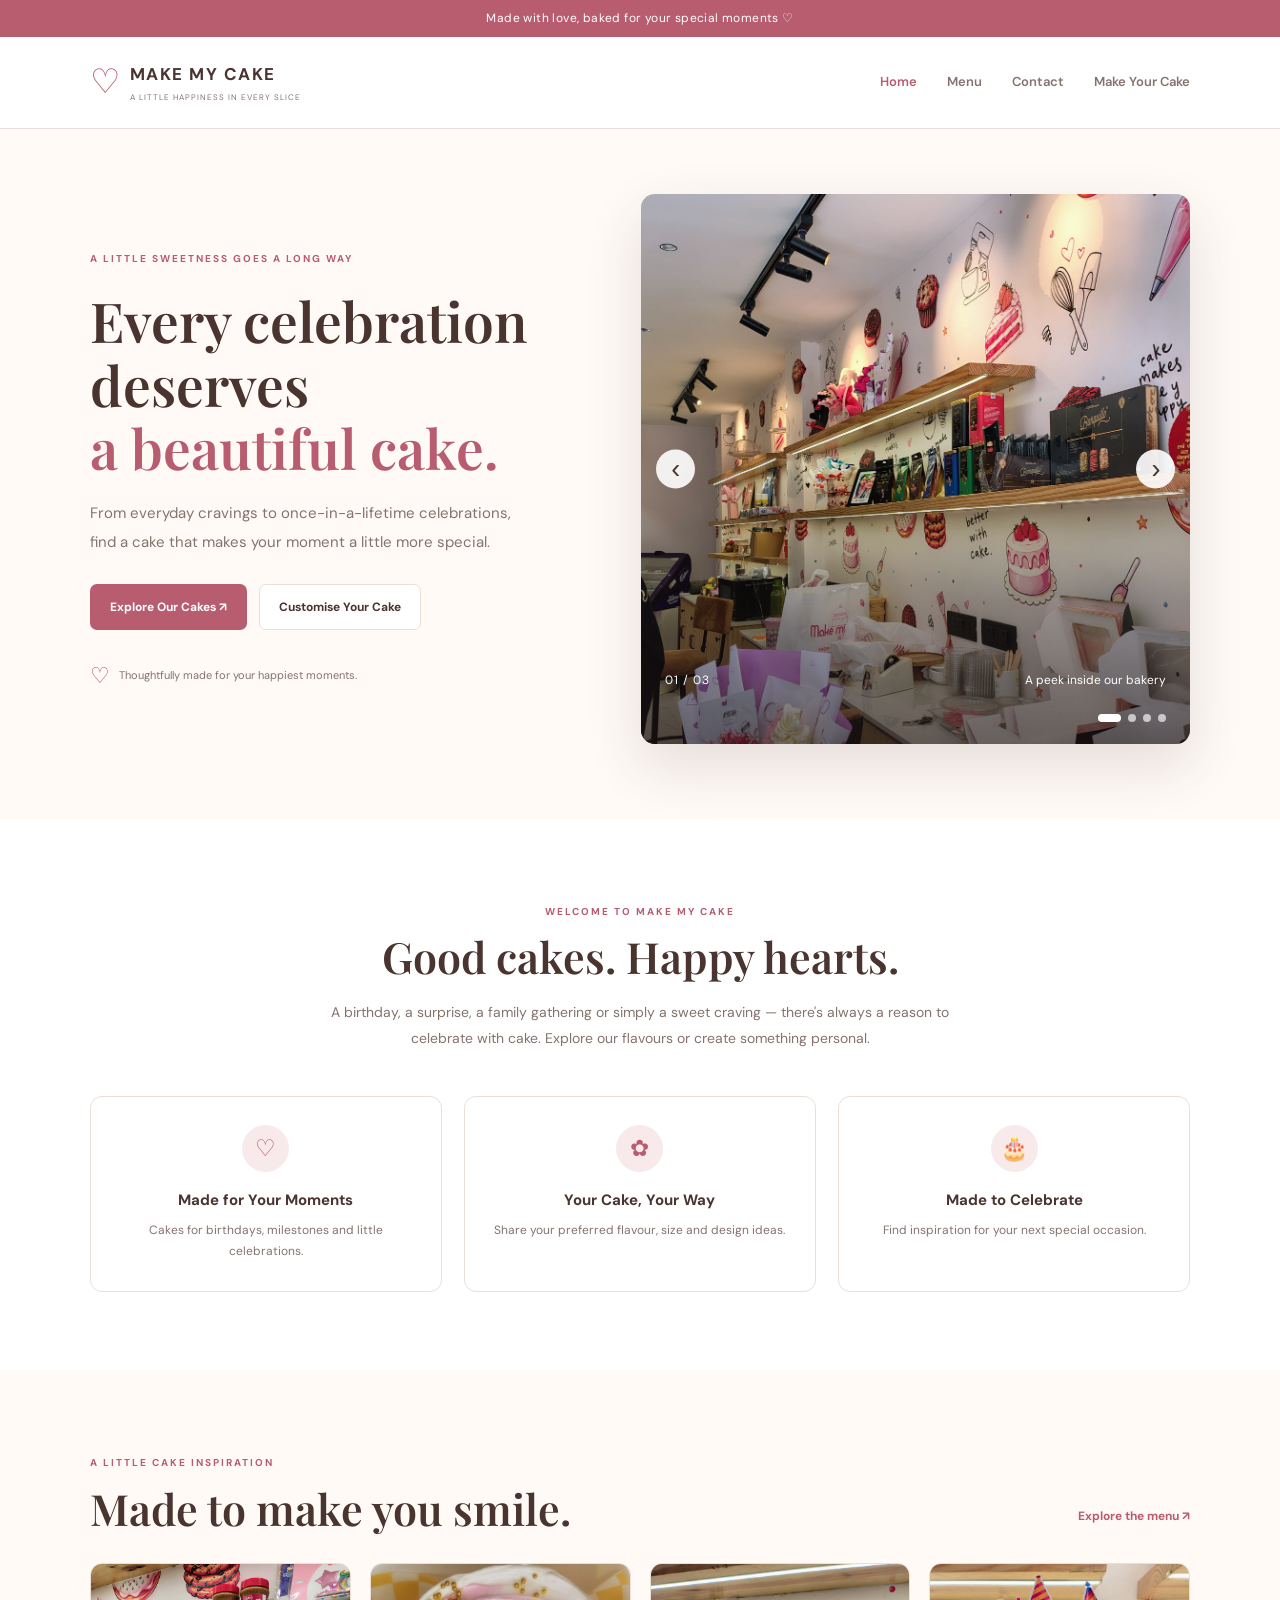
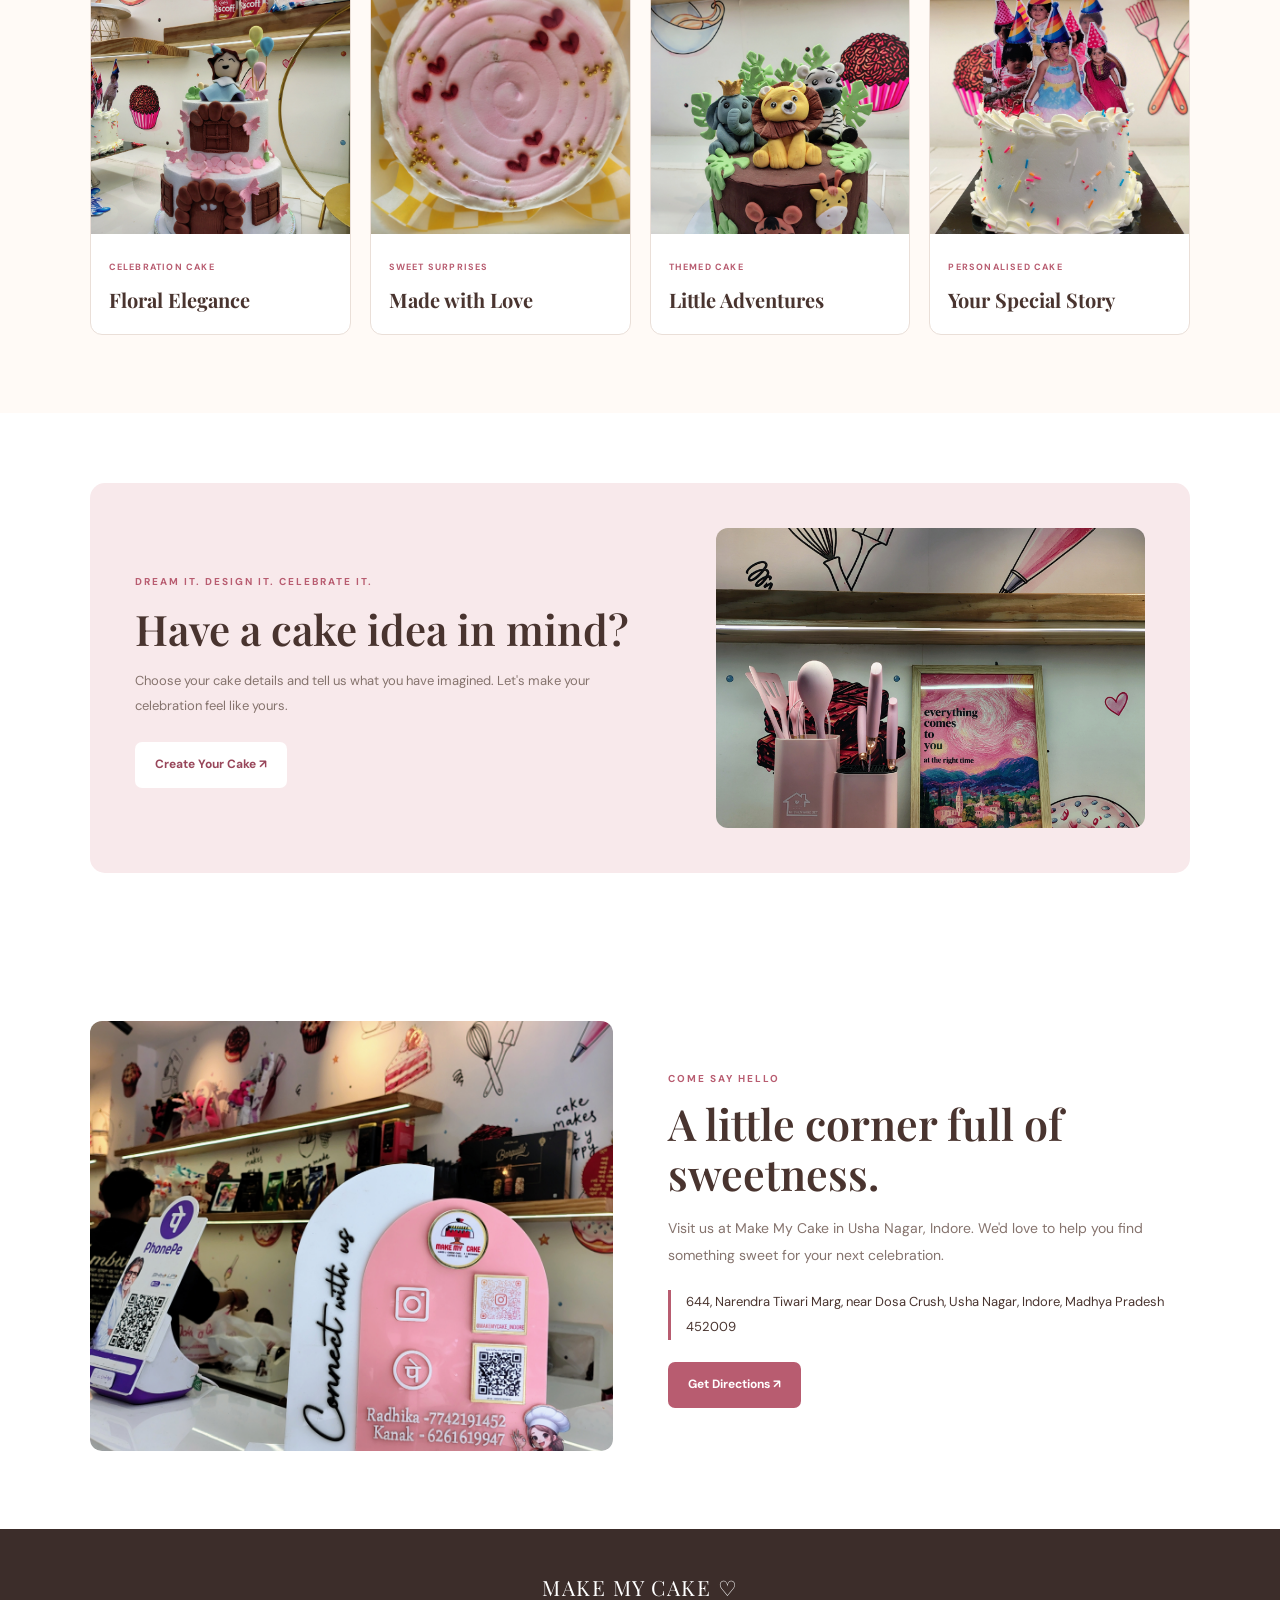
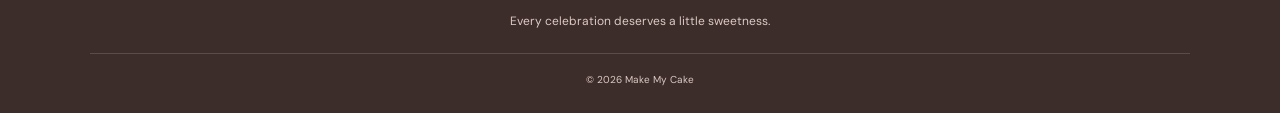
==== commit 134d4489: "Update index.html" ====
--- a/index.html
+++ b/index.html
@@ -152,7 +152,7 @@
                 </article>
 
                 <article class="cake-card">
-                    <img src="11.jpg"
+                    <img src="5.jpg"
                          alt="Chocolate jungle-themed cake with handmade animal decorations">
                     <div class="cake-card-info">
                         <span>THEMED CAKE</span>
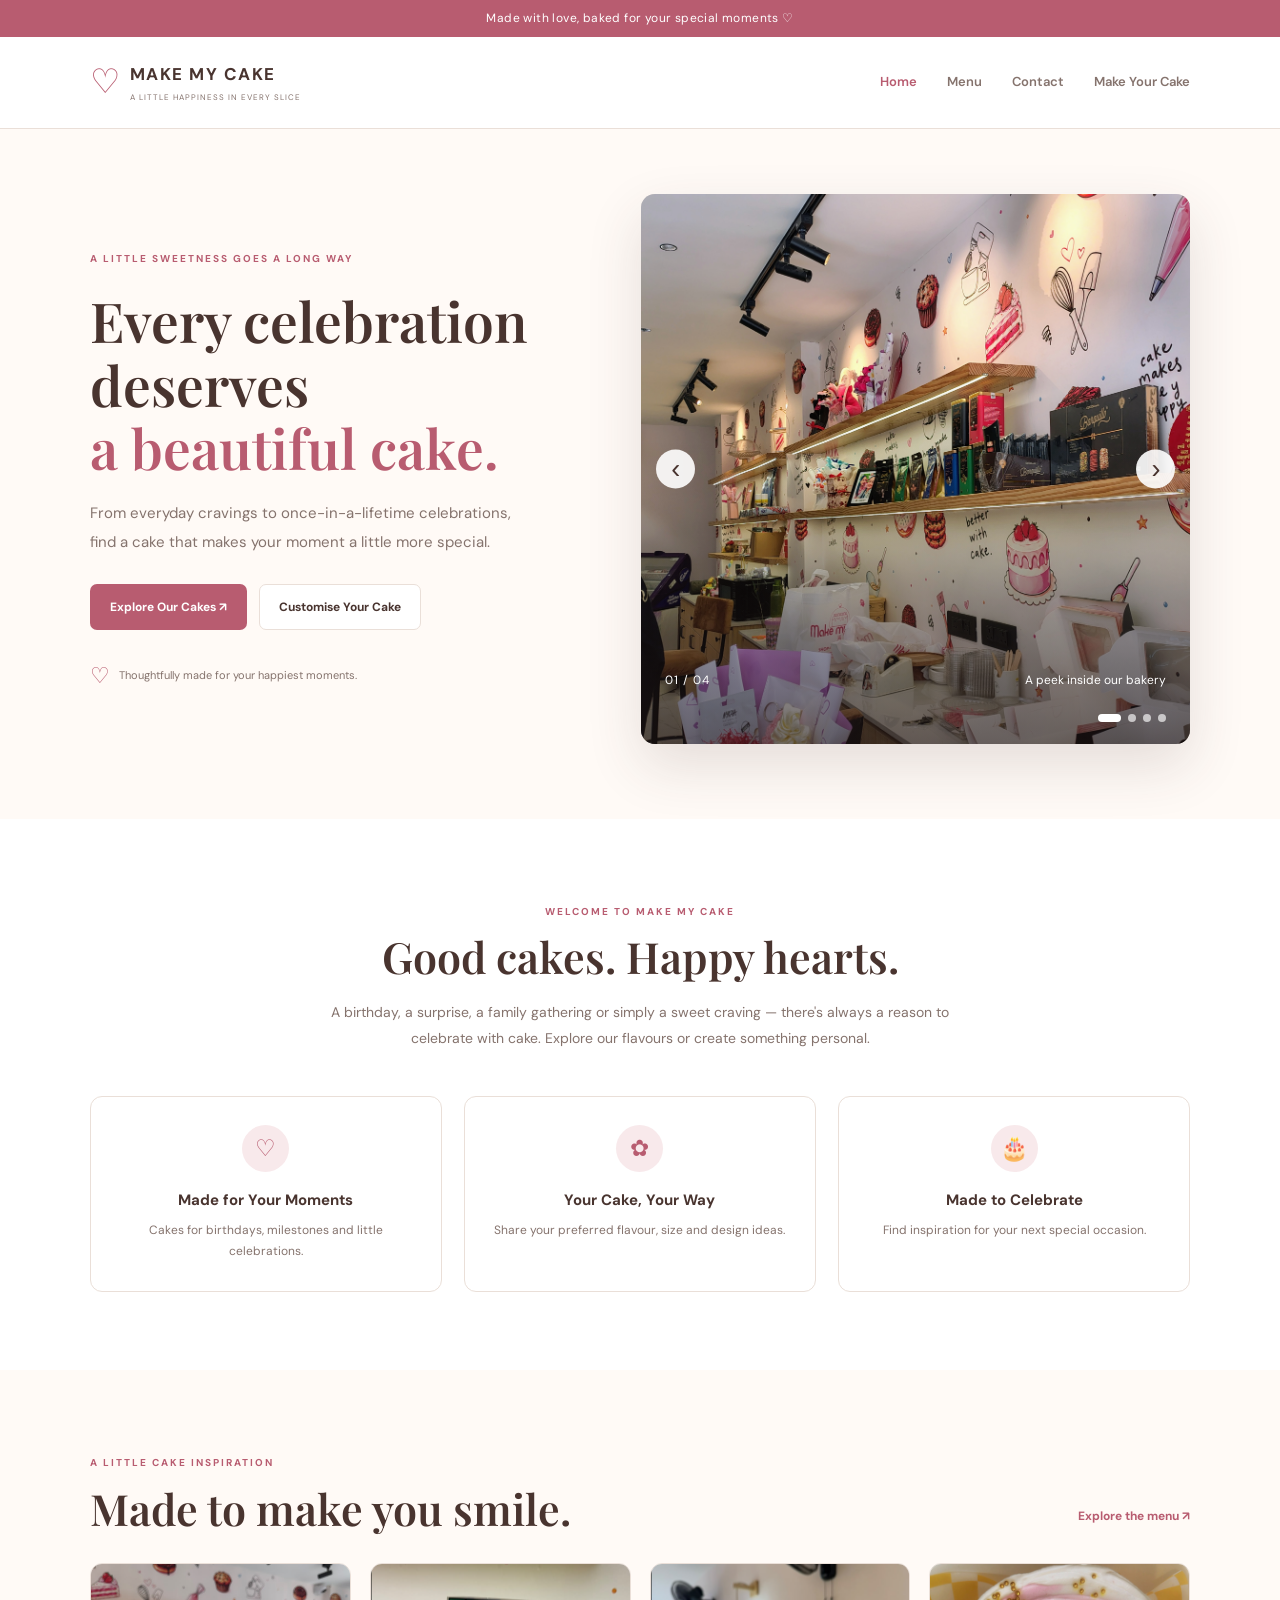
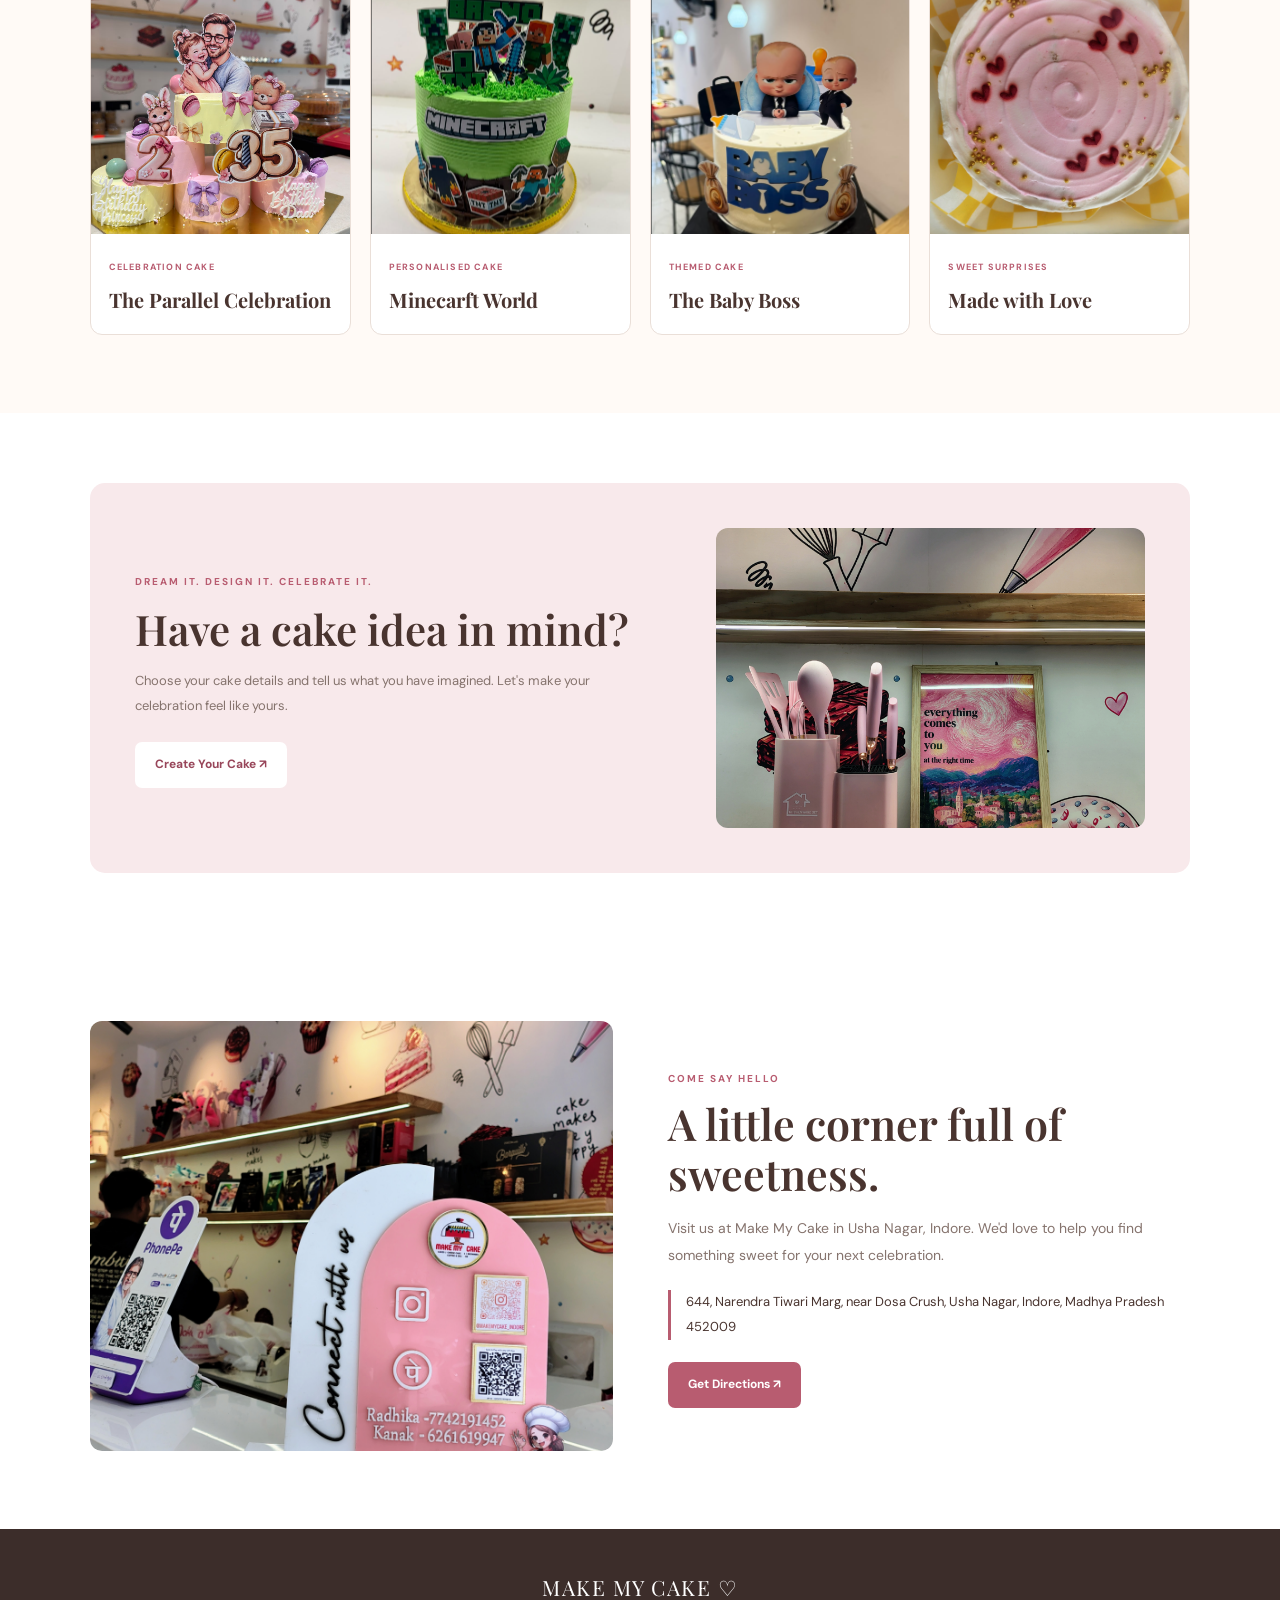
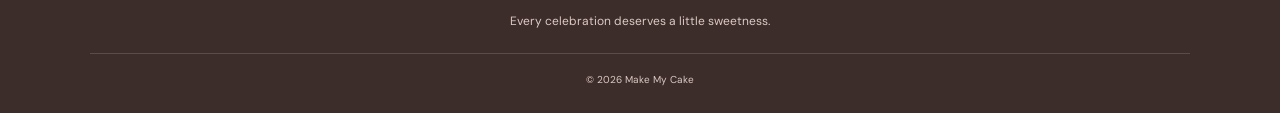
==== commit 2e8606f0: "Update index.html" ====
--- a/index.html
+++ b/index.html
@@ -64,13 +64,19 @@
                     <img class="slide active"
                          src="8.jpg"
                          alt="Inside the Make My Cake bakery">
-
+                         
                     <img class="slide"
-                         src="10.jpg"
+                         src="17.png"
                          alt="The bakery counter at Make My Cake">
 
+                         
                     <img class="slide"
                          src="2.jpg"
+                         alt="Cakes displayed at the bakery">
+
+                         
+                    <img class="slide"
+                         src="14.png"
                          alt="Cakes displayed at the bakery">
 
 
@@ -134,38 +140,38 @@
 
             <div class="cake-gallery">
                 <article class="cake-card">
-                    <img src="3.jpg"
+                    <img src="18.png"
                          alt="Pink and white celebration cake decorated with a large lily">
                     <div class="cake-card-info">
                         <span>CELEBRATION CAKE</span>
-                        <h3>Floral Elegance</h3>
+                        <h3>The Parallel Celebration</h3>
+                    </div>
+                </article>
+
+                <article class="cake-card">
+                    <img src="15.png"
+                         alt="Pink cake decorated with little red hearts and golden sprinkles">
+                    <div class="cake-card-info">
+                        <span>PERSONALISED CAKE</span>
+                        <h3>Minecarft World</h3>
+                    </div>
+                </article>
+
+                <article class="cake-card">
+                    <img src="13.png"
+                         alt="Chocolate jungle-themed cake with handmade animal decorations">
+                    <div class="cake-card-info">
+                        <span>THEMED CAKE</span>
+                        <h3>The Baby Boss</h3>
                     </div>
                 </article>
 
                 <article class="cake-card">
                     <img src="9.jpg"
-                         alt="Pink cake decorated with little red hearts and golden sprinkles">
+                         alt="White birthday cake decorated with personalised photo toppers">
                     <div class="cake-card-info">
                         <span>SWEET SURPRISES</span>
                         <h3>Made with Love</h3>
-                    </div>
-                </article>
-
-                <article class="cake-card">
-                    <img src="5.jpg"
-                         alt="Chocolate jungle-themed cake with handmade animal decorations">
-                    <div class="cake-card-info">
-                        <span>THEMED CAKE</span>
-                        <h3>Little Adventures</h3>
-                    </div>
-                </article>
-
-                <article class="cake-card">
-                    <img src="4.jpg"
-                         alt="White birthday cake decorated with personalised photo toppers">
-                    <div class="cake-card-info">
-                        <span>PERSONALISED CAKE</span>
-                        <h3>Your Special Story</h3>
                     </div>
                 </article>
             </div>
